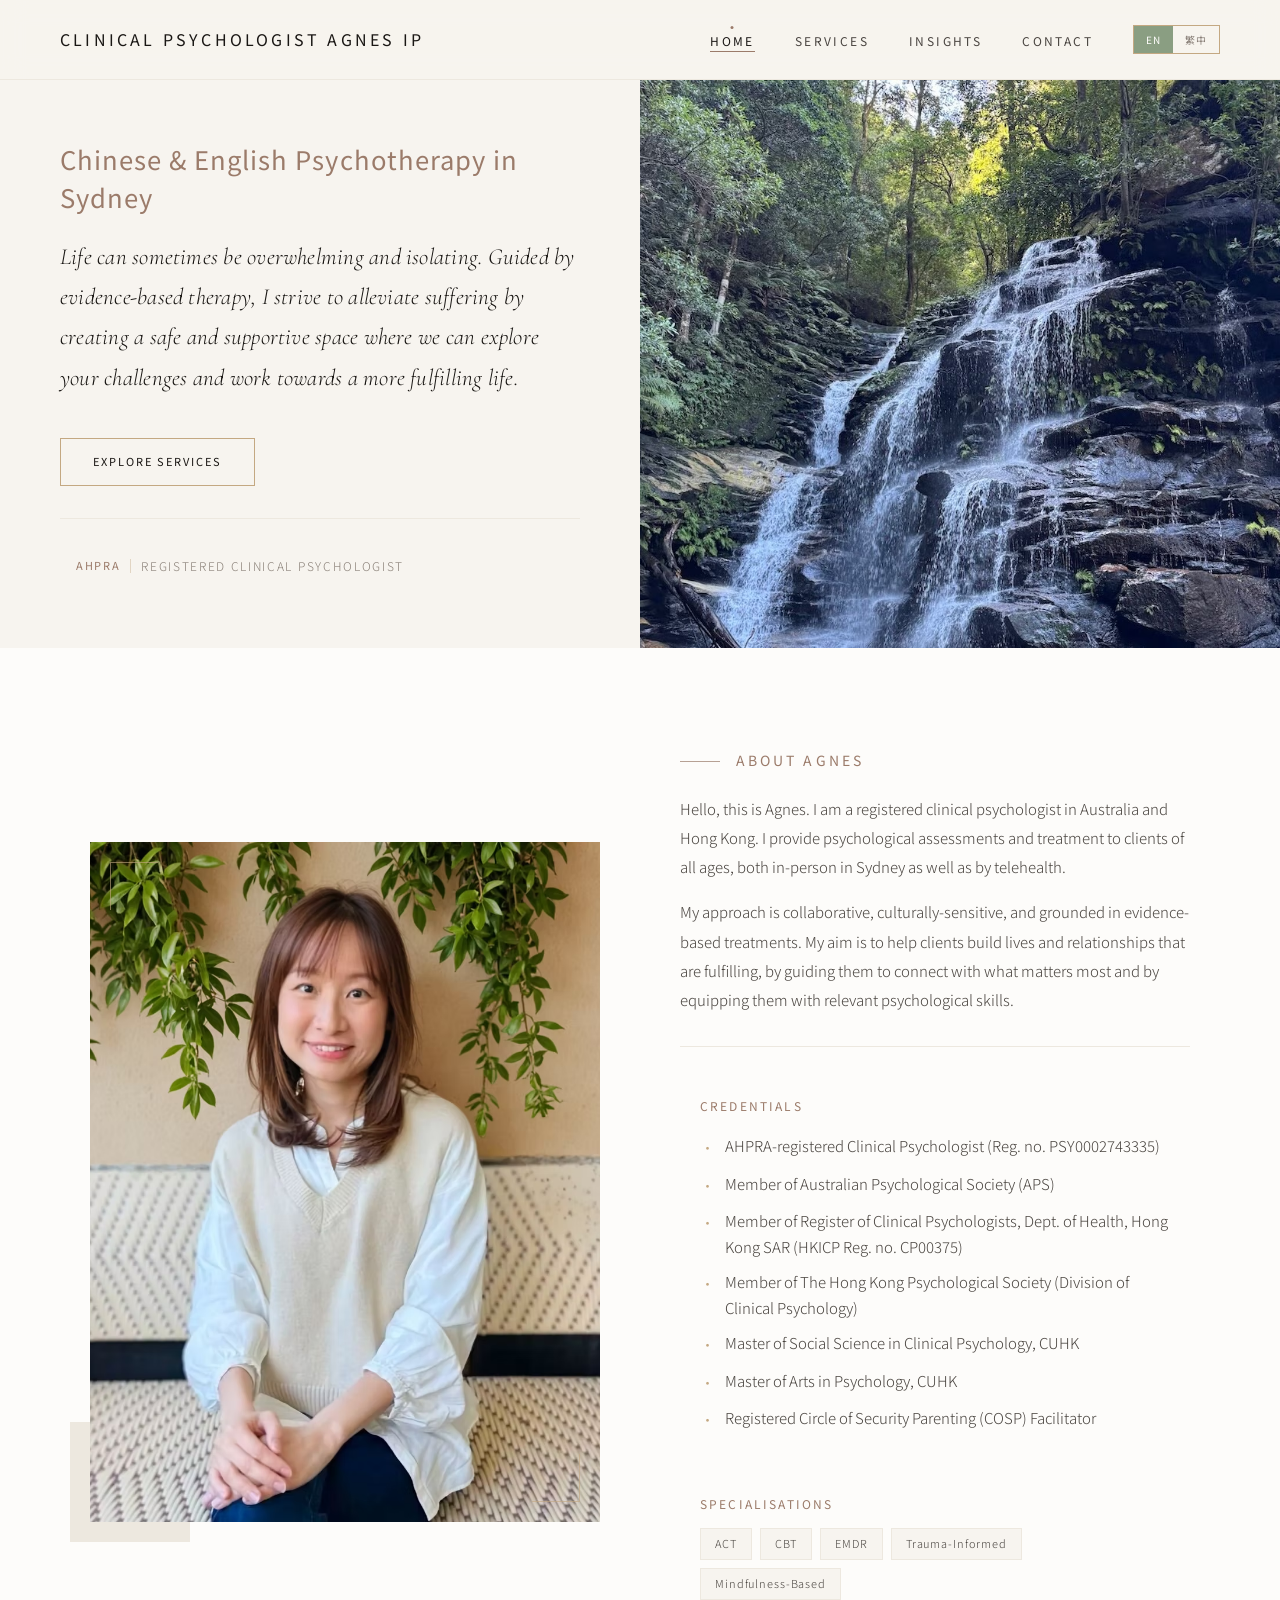
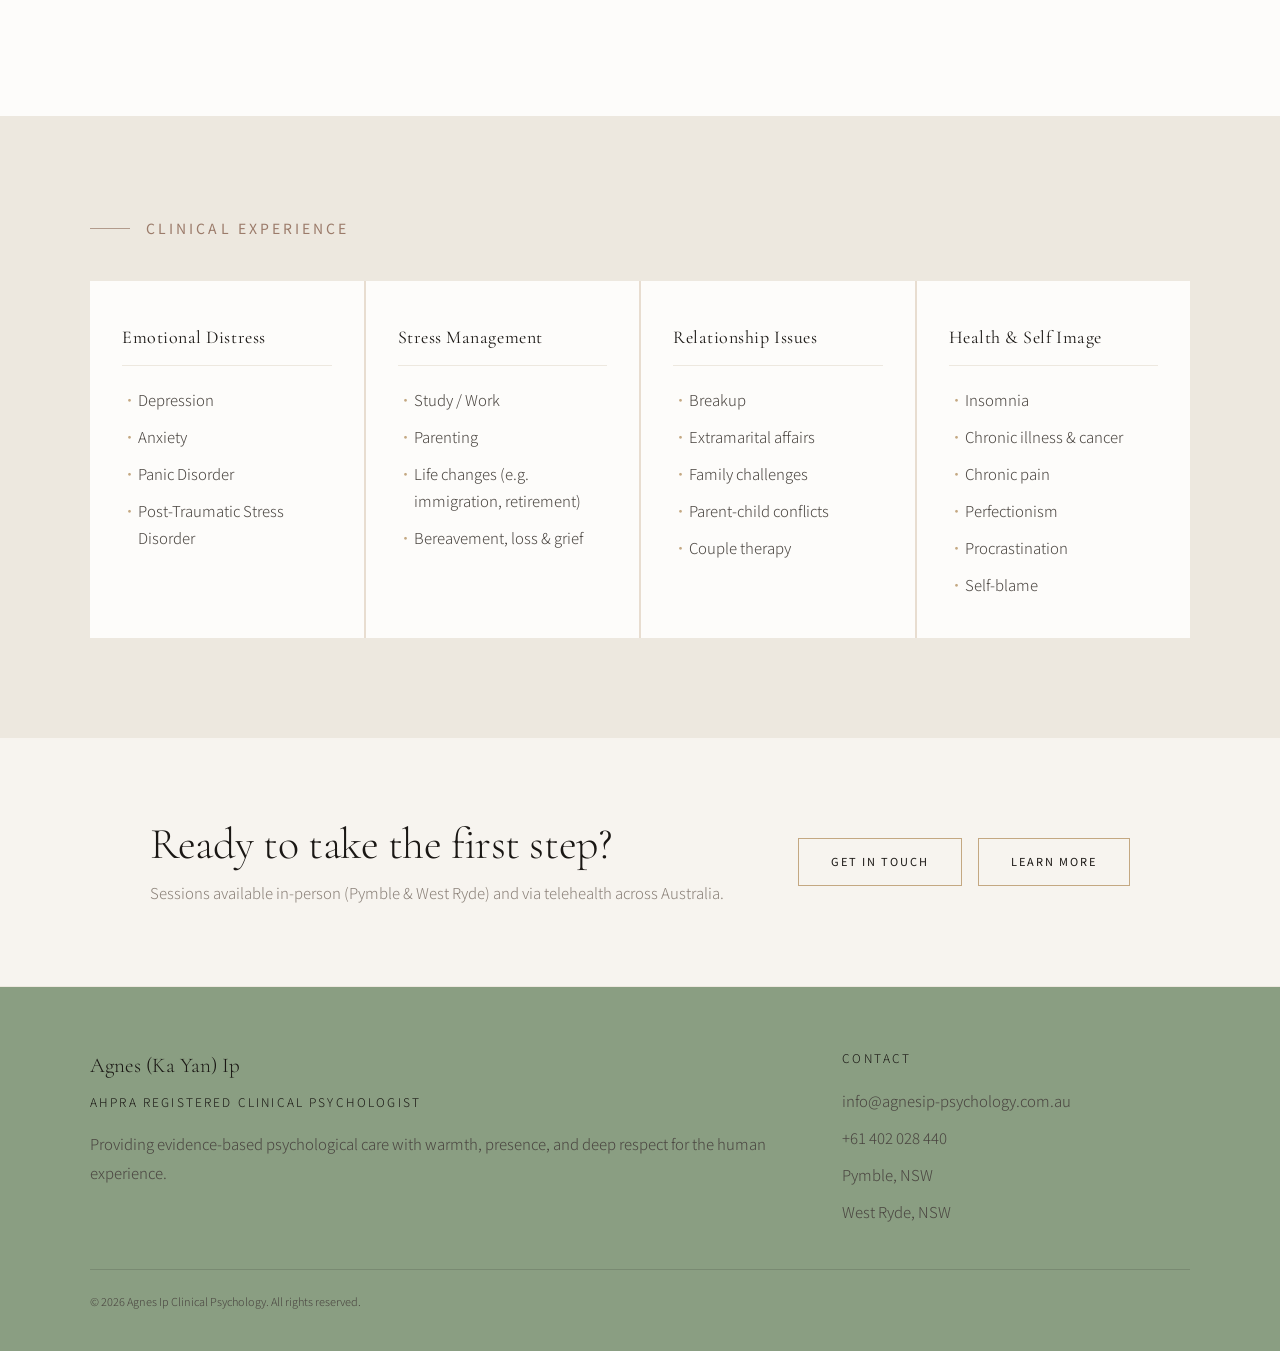
==== index.html @ dd9f62e8 "changed header font" ====
<!DOCTYPE html>
<html lang="en">
<head>
<meta charset="UTF-8">
<meta name="viewport" content="width=device-width, initial-scale=1.0">

<title>Agnes Ip Clinical Psychology | Chinese-Speaking Psychologist Sydney | Pymble & West Ryde</title>
<meta name="description" content="Agnes Ip is a registered clinical psychologist in Pymble and West Ryde, Sydney. Chinese-speaking psychologist (Cantonese & Mandarin) specialising in anxiety, depression, trauma, relationship difficulties, and couple therapy. Medicare rebates available. 中文心理諮詢服務。">
<meta name="keywords" content="clinical psychologist Sydney, psychologist Pymble, psychologist West Ryde, Chinese speaking psychologist Sydney, Cantonese psychologist Sydney, Mandarin psychologist Sydney, 心理學家 悉尼, 臨床心理學家, couple therapy Sydney, relationship counselling Sydney, anxiety therapy Sydney, depression psychologist Sydney, trauma psychologist NSW, telehealth psychologist Australia, AHPRA registered psychologist, Medicare psychologist Sydney">
<meta name="author" content="Agnes Ip Clinical Psychology">
<meta name="robots" content="index, follow">
<meta name="language" content="English, Traditional Chinese">
<link rel="canonical" href="https://www.agnesip-psychology.com.au/">
<meta name="geo.region" content="AU-NSW">
<meta name="geo.placename" content="Pymble, West Ryde, Sydney, New South Wales, Australia">
<meta name="geo.position" content="-33.7500;151.1439">
<meta name="ICBM" content="-33.7500, 151.1439">
<meta property="og:type" content="website">
<meta property="og:url" content="https://www.agnesip-psychology.com.au/">
<meta property="og:title" content="Agnes Ip Clinical Psychology | Chinese-Speaking Psychologist, Sydney">
<meta property="og:description" content="Registered clinical psychologist in Pymble & West Ryde, Sydney. Chinese-speaking (Cantonese & Mandarin). Anxiety, depression, trauma, couple therapy. Medicare rebates. 提供中文心理諮詢服務。">
<meta property="og:locale" content="en_AU">
<meta property="og:locale:alternate" content="zh_TW">
<meta property="og:site_name" content="Agnes Ip Clinical Psychology">
<meta name="twitter:card" content="summary">
<meta name="twitter:title" content="Agnes Ip Clinical Psychology | Sydney">
<meta name="twitter:description" content="Chinese-speaking clinical psychologist in Pymble & West Ryde, Sydney. Anxiety, depression, trauma, couple therapy. Telehealth across Australia.">

<script type="application/ld+json">
{
  "@context": "https://schema.org",
  "@type": "MedicalBusiness",
  "name": "Agnes Ip Clinical Psychology",
  "alternateName": "臨床心理學家葉家恩",
  "description": "Registered clinical psychologist offering evidence-based therapy in Pymble and West Ryde, Sydney. Chinese-speaking psychologist specialising in anxiety, depression, trauma, relationship difficulties, and couple therapy. Telehealth available across Australia.",
  "url": "https://www.agnesip-psychology.com.au",
  "telephone": "+61402028440",
  "email": "info@agnesip-psychology.com.au",
  "medicalSpecialty": "Clinical Psychology",
  "priceRange": "$$",
  "currenciesAccepted": "AUD",
  "paymentAccepted": "Medicare, Private Health Insurance, Credit Card",
  "availableLanguage": ["English", "Cantonese", "Mandarin"],
  "areaServed": [
    { "@type": "City", "name": "Sydney" },
    { "@type": "State", "name": "New South Wales" },
    { "@type": "Country", "name": "Australia" }
  ],
  "address": [
    { "@type": "PostalAddress", "addressLocality": "Pymble", "addressRegion": "NSW", "postalCode": "2073", "addressCountry": "AU" },
    { "@type": "PostalAddress", "addressLocality": "West Ryde", "addressRegion": "NSW", "postalCode": "2114", "addressCountry": "AU" }
  ],
  "founder": {
    "@type": "Person",
    "name": "Agnes Ip",
    "jobTitle": "Registered Clinical Psychologist",
    "hasCredential": [
      { "@type": "EducationalOccupationalCredential", "credentialCategory": "degree", "name": "Master of Psychology (Clinical)" },
      { "@type": "EducationalOccupationalCredential", "credentialCategory": "registration", "name": "AHPRA Registered Clinical Psychologist" },
      { "@type": "EducationalOccupationalCredential", "credentialCategory": "membership", "name": "Australian Psychological Society (APS) Member" }
    ],
    "knowsLanguage": ["English", "Cantonese", "Mandarin"]
  },
  "sameAs": ["https://www.agnesip-psychology.com.au"]
}
</script>

<script type="application/ld+json">
{
  "@context": "https://schema.org",
  "@type": "FAQPage",
  "mainEntity": [
    { "@type": "Question", "name": "Do you offer Chinese-language psychology sessions?", "acceptedAnswer": { "@type": "Answer", "text": "Yes. Agnes Ip offers psychological therapy in Cantonese and Mandarin, in addition to English. Sessions available in Pymble and West Ryde, Sydney, or via telehealth across Australia." } },
    { "@type": "Question", "name": "Do you offer couple therapy and relationship counselling?", "acceptedAnswer": { "@type": "Answer", "text": "Yes. Agnes Ip provides evidence-based couple therapy and relationship counselling at her Pymble and West Ryde practices in Sydney, as well as via telehealth." } },
    { "@type": "Question", "name": "Are Medicare rebates available?", "acceptedAnswer": { "@type": "Answer", "text": "Yes. Medicare rebates are available for clients who have a Mental Health Treatment Plan from their GP. Most private health insurance is also accepted." } },
    { "@type": "Question", "name": "Where are you located?", "acceptedAnswer": { "@type": "Answer", "text": "Agnes Ip Clinical Psychology has two locations in Sydney: Pymble NSW and West Ryde NSW. Telehealth sessions are available for clients across Australia." } }
  ]
}
</script>

<link rel="preconnect" href="https://fonts.googleapis.com">
<link rel="preconnect" href="https://fonts.gstatic.com" crossorigin>
<link href="https://fonts.googleapis.com/css2?family=Cormorant+Garamond:ital,wght@0,300;0,400;0,500;1,300;1,400&family=Noto+Sans+TC:wght@300;400&display=swap" rel="stylesheet">
<link rel="stylesheet" href="shared.css">
<style>
  /* ── GLOBAL FONT SCALE-UP ── */
  body { font-size: 17px; }
  p, li, .form-label, .form-input, .form-select, .form-textarea,
  .footer-brand-desc, .footer-links a, .blog-excerpt, .blog-card-excerpt,
  .service-body, .about-cred-val, .contact-info-value, .contact-form-sub { font-size: 15px !important; }
  .hero-sub { font-size: clamp(20px,1.8vw,24px) !important; }
  .nav-links a { font-size: 12px !important; }
  .eyebrow { font-size: 14px !important; }
  .hero-stat-label, .footer-brand-sub, .footer-col-title,
  .service-tag, .blog-cat, .blog-meta, .testimonial-attr,
  .about-cred-label, .form-label { font-size: 12px !important; }

  /* ── SECTION TITLE ENHANCEMENTS ── */
  .eyebrow {
    font-size: 14px;
    letter-spacing: 0.22em;
    font-weight: 400;
    color: var(--accent);
    opacity: 1;
  }
  .eyebrow::before {
    width: 40px;
    background: var(--accent);
    opacity: 0.7;
  }

  /* About section heading */
  .about-grid h2 {
    font-size: 50px !important;
    letter-spacing: -0.01em;
    background: linear-gradient(135deg, var(--ink) 60%, var(--accent));
    -webkit-background-clip: text;
    -webkit-text-fill-color: transparent;
    background-clip: text;
  }

  /* Hero h1 larger */
  .hero-h1 { font-size: clamp(52px, 5.5vw, 80px) !important; }

  /* CTA band heading */
  .cta-band-text h2 {
    font-size: 44px !important;
    letter-spacing: -0.01em;
    color: var(--ink);
  }

  /* ── SCROLL FADE-IN ── */
  .fade-in {
    opacity: 0;
    transform: translateY(24px);
    transition: opacity 0.7s ease, transform 0.7s ease;
  }
  .fade-in.visible {
    opacity: 1;
    transform: translateY(0);
  }
  .fade-in.delay-1 { transition-delay: 0.1s; }
  .fade-in.delay-2 { transition-delay: 0.2s; }
  .fade-in.delay-3 { transition-delay: 0.3s; }
  .fade-in.delay-4 { transition-delay: 0.4s; }

  /* ── CREDENTIALS ── */
  .about-credentials > div {
    padding: 16px 20px;
    cursor: default;
  }

  /* ── CLINICAL EXPERIENCE card hover ── */
  .exp-card {
    background: var(--white);
    padding: 40px 32px;
    transition: background 0.3s, transform 0.3s, box-shadow 0.3s;
    position: relative;
    overflow: hidden;
  }
  .exp-card::after {
    content: '';
    position: absolute;
    bottom: 0; left: 0;
    width: 0; height: 2px;
    background: var(--accent);
    transition: width 0.4s ease;
  }
  .exp-card:hover {
    background: var(--parchment);
    transform: translateY(-4px);
    box-shadow: 0 12px 32px rgba(61,43,31,0.08);
  }
  .exp-card:hover::after { width: 100%; }

  /* exp card title prominence */
  .exp-card-title {
    font-family: var(--serif);
    font-size: 18px !important;
    font-weight: 400;
    letter-spacing: 0.03em;
    color: var(--ink);
    margin-bottom: 20px;
    padding-bottom: 12px;
    border-bottom: 1px solid var(--parchment-warm);
  }

  /* exp list item hover */
  .exp-card li {
    font-size: 13px;
    color: var(--ink-soft);
    padding-left: 16px;
    position: relative;
    transition: color 0.2s;
    cursor: default;
  }
  .exp-card li:hover { color: var(--ink); }
  .exp-card li span {
    position: absolute;
    left: 0; top: 0;
    color: var(--clay);
    transition: color 0.2s;
  }
  .exp-card li:hover span { color: var(--accent); }

  /* ── HERO STAT ── */
  .hero-stats > div {
    padding: 12px 16px;
    cursor: default;
  }

  /* ── BTN hover enhancement ── */
  .btn-ghost {
    transition: background 0.25s, color 0.25s, border-color 0.25s;
  }
  .btn-ghost:hover {
    background: var(--accent) !important;
    color: var(--white) !important;
    border-color: var(--accent) !important;
  }

  /* ── NAV link active indicator dot ── */
  .nav-links a.active::before {
    content: '';
    position: absolute;
    top: -6px; left: 50%;
    transform: translateX(-50%);
    width: 3px; height: 3px;
    border-radius: 50%;
    background: var(--accent);
  }
</style>
</head>
<body>

<nav id="main-nav">
  <a class="nav-brand" href="/">
    <span class="nav-brand-name">Clinical Psychologist Agnes Ip</span>
  </a>
  <div class="nav-right">
    <ul class="nav-links">
      <li><a href="/" class="active" data-en="Home" data-tc="主頁">Home</a></li>
      <li><a href="/services/" data-en="Services" data-tc="服務">Services</a></li>
      <li><a href="/blog/" data-en="Insights" data-tc="文章">Insights</a></li>
      <li><a href="/contact/" data-en="Contact" data-tc="聯絡">Contact</a></li>
    </ul>
    <div class="lang-toggle">
      <button class="lang-btn active" id="btn-en" onclick="setLang('en')">EN</button>
      <button class="lang-btn" id="btn-tc" onclick="setLang('tc')">繁中</button>
    </div>
  </div>
  <button class="hamburger" id="hamburger" onclick="toggleMobileMenu()" aria-label="Menu">
    <span></span><span></span><span></span>
  </button>
</nav>

<div class="mobile-menu" id="mobile-menu">
  <a href="/" class="active" data-en="Home" data-tc="主頁">Home</a>
  <a href="/services/" data-en="Services" data-tc="服務">Services</a>
  <a href="/blog/" data-en="Insights" data-tc="文章">Insights</a>
  <a href="/contact/" data-en="Contact" data-tc="聯絡">Contact</a>
  <div class="mobile-lang">
    <button class="lang-btn active" id="mob-btn-en" onclick="setLang('en')">EN</button>
    <button class="lang-btn" id="mob-btn-tc" onclick="setLang('tc')">繁中</button>
  </div>
</div>

<section class="hero" style="min-height:auto;">
  <div class="hero-left" style="padding:60px 60px;">
    <h1 class="hero-label" style="font-family:var(--sans);font-size:clamp(18px,2vw,26px);line-height:1.5;margin-bottom:20px;font-weight:400;letter-spacing:0.04em;color:var(--accent);" data-en="Chinese &amp; English Psychotherapy in Sydney" data-tc="廣東話・普通話・英語　臨床心理服務・悉尼">Chinese &amp; English Psychotherapy in Sydney</h1>
    <p class="hero-sub" style="font-family:var(--serif);font-style:italic;font-weight:300;line-height:1.75;color:var(--ink);letter-spacing:0.01em;margin-bottom:40px;max-width:100%;" data-en="Life can sometimes be overwhelming and isolating. Guided by evidence-based therapy, I strive to alleviate suffering by creating a safe and supportive space where we can explore your challenges and work towards a more fulfilling life." data-tc="「我深信每個人都值得被聆聽、被看見 ……透過心理輔導安全的空間，我們不只一同疏理問題，在被聆聽、被明白的過程，也能加深我們對自己的認識和接納，更有能力去活出自己想過的人生。」">Life can sometimes be overwhelming and isolating. Guided by evidence-based therapy, I strive to alleviate suffering by creating a safe and supportive space where we can explore your challenges and work towards a more fulfilling life.</p>
    <div class="hero-btns">
      <a class="btn-ghost" href="/services/" data-en="Explore Services" data-tc="了解服務">Explore Services</a>
    </div>
    <div class="hero-stats" style="margin-top:32px;padding-top:24px;">
      <div style="display:flex;align-items:center;gap:10px;">
        <span style="font-size:11px;letter-spacing:0.15em;text-transform:uppercase;font-family:var(--sans);font-weight:400;color:var(--accent);">AHPRA</span>
        <span style="width:1px;height:14px;background:var(--clay);opacity:0.4;"></span>
        <span class="hero-stat-label" data-en="Registered Clinical Psychologist" data-tc="註冊臨床心理學家">Registered Clinical Psychologist</span>
      </div>
    </div>
  </div>
  <div class="hero-right hero-photo-panel">
    <img src="hero-photo.avif" alt="Agnes Ip Clinical Psychology"
        style="width:100%;height:100%;object-fit:cover;object-position:center top;position:absolute;top:0;left:0;">
  </div>
</section>

<div class="about-section fade-in">
  <div class="about-grid">

    <!-- Left col on desktop: photo -->
    <div class="about-photo about-photo-col">
      <div class="about-photo-frame">
        <div class="about-corner tl"></div>
        <div class="about-corner br"></div>
        <img src="Agnes_Portrait_web.avif" alt="Agnes Ip, Registered Clinical Psychologist Sydney" style="width:100%;height:100%;object-fit:cover;object-position:center top;">
      </div>
      <div class="about-photo-bg"></div>
    </div>

    <!-- Right col on desktop: bio + photo (mobile only) + credentials -->
    <div class="about-text-col">
      <div class="eyebrow" data-en="About Agnes" data-tc="關於 Agnes">About Agnes</div>
      <p style="font-size:14px;color:var(--ink-soft);line-height:1.95;margin-bottom:16px;" data-en="Hello, this is Agnes. I am a registered clinical psychologist in Australia and Hong Kong. I provide psychological assessments and treatment to clients of all ages, both in-person in Sydney as well as by telehealth." data-tc="您好! 我是在澳洲及香港註冊的臨床心理學家，受訓於香港中文大學臨床心理學碩士課程，接受多方面的心理治療訓練（包括成人心理、兒童及青少年心理、醫療心理、家庭及職員心理輔導）。">Hello, this is Agnes. I am a registered clinical psychologist in Australia and Hong Kong. I provide psychological assessments and treatment to clients of all ages, both in-person in Sydney as well as by telehealth.</p>
      <p style="font-size:14px;color:var(--ink-soft);line-height:1.95;margin-bottom:16px;" data-en="My approach is collaborative, culturally-sensitive, and grounded in evidence-based treatments. My aim is to help clients build lives and relationships that are fulfilling, by guiding them to connect with what matters most and by equipping them with relevant psychological skills." data-tc="畢業後投身家庭服務，曾任職東華三院的綜合家庭服務中心。其後移居悉尼，致力提供多語言的心理評估及治療。同時亦為澳洲和香港提供視像心理服務。">My approach is collaborative, culturally-sensitive, and grounded in evidence-based treatments. My aim is to help clients build lives and relationships that are fulfilling, by guiding them to connect with what matters most and by equipping them with relevant psychological skills.</p>

      <!-- Photo shown only on mobile, between bio and credentials -->
      <div class="about-photo-mobile">
        <div class="about-photo-frame" style="aspect-ratio:4/3;">
          <div class="about-corner tl"></div>
          <div class="about-corner br"></div>
          <img src="Agnes_Portrait_web.avif" alt="Agnes Ip, Registered Clinical Psychologist Sydney" style="width:100%;height:100%;object-fit:cover;object-position:center top;">
        </div>
      </div>

<!--      <p style="font-size:14px;color:var(--ink-soft);line-height:1.95;" data-en="Agnes completed her clinical training in Hong Kong and Australia, and holds registration with the Australian Health Practitioner Regulation Agency (AHPRA). She is a member of the Australian Psychological Society (APS)." data-tc="Agnes 分別在香港及澳洲完成臨床心理學培訓，並在澳洲健康執業者監管局（AHPRA）持有註冊資格，同時是澳洲心理學學會（APS）會員。">Agnes completed her clinical training in Hong Kong and Australia, and holds registration with the Australian Health Practitioner Regulation Agency (AHPRA). She is a member of the Australian Psychological Society (APS).</p> -->
      <div class="about-credentials" style="display:block;padding-top:32px;border-top:1px solid var(--parchment-warm);margin-top:32px;">

        <!-- Credentials list -->
        <div style="margin-bottom:28px;">
          <div class="about-cred-label" style="margin-bottom:16px;font-size:14px;letter-spacing:0.18em;color:var(--accent);font-weight:400;" data-en="Credentials" data-tc="資歷">Credentials</div>
          <ul style="list-style:none;display:flex;flex-direction:column;gap:10px;">
            <li style="display:flex;align-items:flex-start;gap:10px;font-size:13px;color:var(--ink-soft);line-height:1.7;">
              <span style="color:var(--clay);flex-shrink:0;margin-top:2px;">·</span>
              <span data-en="AHPRA-registered Clinical Psychologist (Reg. no. PSY0002743335)" data-tc="澳洲醫療從業人員註冊協會（AHPRA）註冊臨床心理學家（註冊編號：PSY0002743335）">AHPRA-registered Clinical Psychologist (Reg. no. PSY0002743335)</span>
            </li>
            <li style="display:flex;align-items:flex-start;gap:10px;font-size:13px;color:var(--ink-soft);line-height:1.7;">
              <span style="color:var(--clay);flex-shrink:0;margin-top:2px;">·</span>
              <span data-en="Member of Australian Psychological Society (APS)" data-tc="澳洲心理學會會員">Member of Australian Psychological Society (APS)</span>
            </li>
            <li style="display:flex;align-items:flex-start;gap:10px;font-size:13px;color:var(--ink-soft);line-height:1.7;">
              <span style="color:var(--clay);flex-shrink:0;margin-top:2px;">·</span>
              <span data-en="Member of Register of Clinical Psychologists, Dept. of Health, Hong Kong SAR (HKICP Reg. no. CP00375)" data-tc="香港衛生署認可臨床心理學家名冊會員（HKICP 註冊編號：CP00375）">Member of Register of Clinical Psychologists, Dept. of Health, Hong Kong SAR (HKICP Reg. no. CP00375)</span>
            </li>
            <li style="display:flex;align-items:flex-start;gap:10px;font-size:13px;color:var(--ink-soft);line-height:1.7;">
              <span style="color:var(--clay);flex-shrink:0;margin-top:2px;">·</span>
              <span data-en="Member of The Hong Kong Psychological Society (Division of Clinical Psychology)" data-tc="香港心理學會會員（臨床心理學部）">Member of The Hong Kong Psychological Society (Division of Clinical Psychology)</span>
            </li>
            <li style="display:flex;align-items:flex-start;gap:10px;font-size:13px;color:var(--ink-soft);line-height:1.7;">
              <span style="color:var(--clay);flex-shrink:0;margin-top:2px;">·</span>
              <span data-en="Master of Social Science in Clinical Psychology, CUHK" data-tc="香港中文大學臨床心理學碩士">Master of Social Science in Clinical Psychology, CUHK</span>
            </li>
            <li style="display:flex;align-items:flex-start;gap:10px;font-size:13px;color:var(--ink-soft);line-height:1.7;">
              <span style="color:var(--clay);flex-shrink:0;margin-top:2px;">·</span>
              <span data-en="Master of Arts in Psychology, CUHK" data-tc="香港中文大學心理學文學碩士">Master of Arts in Psychology, CUHK</span>
            </li>
            <li style="display:flex;align-items:flex-start;gap:10px;font-size:13px;color:var(--ink-soft);line-height:1.7;">
              <span style="color:var(--clay);flex-shrink:0;margin-top:2px;">·</span>
              <span data-en="Registered Circle of Security Parenting (COSP) Facilitator" data-tc="美國安全圈養育課程（Circle of Security）認證導師">Registered Circle of Security Parenting (COSP) Facilitator</span>
            </li>
          </ul>
        </div>

        <!-- Specialisations as pills -->
        <div>
          <div class="about-cred-label" style="margin-bottom:14px;font-size:14px;letter-spacing:0.18em;color:var(--accent);font-weight:400;" data-en="Specialisations" data-tc="專業範疇">Specialisations</div>
          <div style="display:flex;flex-wrap:wrap;gap:8px;">
            <span style="font-size:11px;letter-spacing:0.08em;color:var(--ink-soft);border:1px solid var(--parchment-warm);padding:5px 14px;background:var(--parchment);">ACT</span>
            <span style="font-size:11px;letter-spacing:0.08em;color:var(--ink-soft);border:1px solid var(--parchment-warm);padding:5px 14px;background:var(--parchment);">CBT</span>
            <span style="font-size:11px;letter-spacing:0.08em;color:var(--ink-soft);border:1px solid var(--parchment-warm);padding:5px 14px;background:var(--parchment);">EMDR</span>
            <span style="font-size:11px;letter-spacing:0.08em;color:var(--ink-soft);border:1px solid var(--parchment-warm);padding:5px 14px;background:var(--parchment);" data-en="Trauma-Informed" data-tc="創傷知情取向">Trauma-Informed</span>
            <span style="font-size:11px;letter-spacing:0.08em;color:var(--ink-soft);border:1px solid var(--parchment-warm);padding:5px 14px;background:var(--parchment);" data-en="Mindfulness-Based" data-tc="靜觀為本">Mindfulness-Based</span>
          </div>
        </div>

      </div>
    </div>

  </div>
</div>

<!-- ── CLINICAL EXPERIENCE ── -->
<div class="fade-in" style="background:var(--parchment-warm);padding:100px 60px;">
  <div style="max-width:1100px;margin:0 auto;">

    <div class="eyebrow" style="margin-bottom:40px;" data-en="Clinical Experience" data-tc="臨床經驗">Clinical Experience</div>

    <div style="display:grid;grid-template-columns:repeat(4,1fr);gap:2px;background:var(--clay-light);" id="exp-grid">

      <!-- Emotional Distress -->
      <div class="exp-card fade-in delay-1">
        <div class="exp-card-title" data-en="Emotional Distress" data-tc="情緒困擾">Emotional Distress</div>
        <ul style="list-style:none;display:flex;flex-direction:column;gap:10px;">
          <li data-en="Depression" data-tc="抑鬱症"><span>·</span>Depression</li>
          <li data-en="Anxiety" data-tc="焦慮症"><span>·</span>Anxiety</li>
          <li data-en="Panic Disorder" data-tc="驚恐症"><span>·</span>Panic Disorder</li>
          <li data-en="Post-Traumatic Stress Disorder" data-tc="創傷後壓力症"><span>·</span>Post-Traumatic Stress Disorder</li>
        </ul>
      </div>

      <!-- Stress Management -->
      <div class="exp-card fade-in delay-2">
        <div class="exp-card-title" data-en="Stress Management" data-tc="壓力管理">Stress Management</div>
        <ul style="list-style:none;display:flex;flex-direction:column;gap:10px;">
          <li data-en="Study / Work" data-tc="學業／工作壓力"><span>·</span>Study / Work</li>
          <li data-en="Parenting" data-tc="育兒壓力"><span>·</span>Parenting</li>
          <li data-en="Life changes (e.g. immigration, retirement)" data-tc="人生轉變（如移民、退休）"><span>·</span>Life changes (e.g. immigration, retirement)</li>
          <li data-en="Bereavement, loss &amp; grief" data-tc="喪親、失落與哀傷"><span>·</span>Bereavement, loss &amp; grief</li>
        </ul>
      </div>

      <!-- Relationship Issues -->
      <div class="exp-card fade-in delay-3">
        <div class="exp-card-title" data-en="Relationship Issues" data-tc="人際關係問題">Relationship Issues</div>
        <ul style="list-style:none;display:flex;flex-direction:column;gap:10px;">
          <li data-en="Breakup" data-tc="分手"><span>·</span>Breakup</li>
          <li data-en="Extramarital affairs" data-tc="外遇問題"><span>·</span>Extramarital affairs</li>
          <li data-en="Family challenges" data-tc="家庭挑戰"><span>·</span>Family challenges</li>
          <li data-en="Parent-child conflicts" data-tc="親子衝突"><span>·</span>Parent-child conflicts</li>
          <li data-en="Couple therapy" data-tc="伴侶治療"><span>·</span>Couple therapy</li>
        </ul>
      </div>

      <!-- Health & Self Image -->
      <div class="exp-card fade-in delay-4">
        <div class="exp-card-title" data-en="Health &amp; Self Image" data-tc="健康與自我形象">Health &amp; Self Image</div>
        <ul style="list-style:none;display:flex;flex-direction:column;gap:10px;">
          <li data-en="Insomnia" data-tc="失眠"><span>·</span>Insomnia</li>
          <li data-en="Chronic illness &amp; cancer" data-tc="慢性病與癌症"><span>·</span>Chronic illness &amp; cancer</li>
          <li data-en="Chronic pain" data-tc="慢性疼痛"><span>·</span>Chronic pain</li>
          <li data-en="Perfectionism" data-tc="完美主義"><span>·</span>Perfectionism</li>
          <li data-en="Procrastination" data-tc="拖延"><span>·</span>Procrastination</li>
          <li data-en="Self-blame" data-tc="自責"><span>·</span>Self-blame</li>
        </ul>
      </div>

    </div><!-- end exp-grid -->

  </div>
</div>

<style>
  @media (max-width: 900px) {
    #exp-grid { grid-template-columns: repeat(2, 1fr) !important; }
  }
  @media (max-width: 480px) {
    #exp-grid { grid-template-columns: 1fr !important; }
  }
</style>

<div class="cta-band-wrap fade-in">
  <div class="cta-band">
    <div class="cta-band-text">
      <h2 data-en="Ready to take the first step?" data-tc="準備好踏出第一步了嗎？">Ready to take the first step?</h2>
      <p data-en="Sessions available in-person (Pymble &amp; West Ryde) and via telehealth across Australia." data-tc="提供面對面（Pymble 及 West Ryde）及全澳遠程視像服務。">Sessions available in-person (Pymble &amp; West Ryde) and via telehealth across Australia.</p>
    </div>
    <div style="display:flex;gap:16px;flex-shrink:0;">
      <a class="btn-ghost" href="/contact/" data-en="Get in Touch" data-tc="立即聯絡">Get in Touch</a>
      <a class="btn-ghost" href="/services/" data-en="Learn More" data-tc="了解更多">Learn More</a>
    </div>
  </div>
</div>

<footer>
  <div class="footer-inner" style="grid-template-columns:2fr 1fr;">
    <div>
      <div class="footer-brand-name">Agnes (Ka Yan) Ip</div>
      <div class="footer-brand-sub" data-en="AHPRA Registered Clinical Psychologist" data-tc="AHPRA 註冊臨床心理學家">AHPRA Registered Clinical Psychologist</div>
      <p class="footer-brand-desc" data-en="Providing evidence-based psychological care with warmth, presence, and deep respect for the human experience." data-tc="以溫暖、當下與深度尊重，提供實證為本的心理服務。">Providing evidence-based psychological care with warmth, presence, and deep respect for the human experience.</p>
    </div>
    <div>
      <div class="footer-col-title" data-en="Contact" data-tc="聯絡">Contact</div>
      <ul class="footer-links">
        <li><a href="mailto:info@agnesip-psychology.com.au">info@agnesip-psychology.com.au</a></li>
        <li><a href="tel:+61402028440">+61 402 028 440</a></li>
        <li><a data-en="Pymble, NSW" data-tc="新南威爾士州 Pymble">Pymble, NSW</a></li>
        <li><a data-en="West Ryde, NSW" data-tc="新南威爾士州 West Ryde">West Ryde, NSW</a></li>
      </ul>
    </div>
  </div>
  <div class="footer-bottom">
    <span data-en="© 2026 Agnes Ip Clinical Psychology. All rights reserved." data-tc="© 2026 Agnes Ip 臨床心理學。版權所有。">© 2026 Agnes Ip Clinical Psychology. All rights reserved.</span>
  </div>
</footer>

<script src="shared.js"></script>
<script>
  // Scroll-triggered fade-in
  (function() {
    var els = document.querySelectorAll('.fade-in');
    if (!('IntersectionObserver' in window)) {
      els.forEach(function(el) { el.classList.add('visible'); });
      return;
    }
    var observer = new IntersectionObserver(function(entries) {
      entries.forEach(function(entry) {
        if (entry.isIntersecting) {
          entry.target.classList.add('visible');
          observer.unobserve(entry.target);
        }
      });
    }, { threshold: 0.08 });
    els.forEach(function(el) { observer.observe(el); });
  })();
</script>
</body>
</html>
---- shared.css ----
*, *::before, *::after { box-sizing: border-box; margin: 0; padding: 0; }
:root {
  --ink: #1a1714; --ink-soft: #4a4540; --ink-muted: #8a8078;
  --parchment: #f7f4ef; --parchment-warm: #ede8df;
  --clay: #c4a882; --clay-light: #e8ddd0;
  --moss: #7a8c6e; --white: #fdfcfa; --accent: #9b7b6a;
  --ink-warm: #8a9e82;
  --serif: 'Cormorant Garamond', Georgia, serif;
  --sans: 'Noto Sans TC', sans-serif;
  --nav-h: 80px;
}
html { scroll-behavior: smooth; }
body { font-family: var(--sans); background: var(--parchment); color: var(--ink); font-weight: 300; font-size: 17px; line-height: 1.8; overflow-x: hidden; }
nav { position: fixed; top: 0; left: 0; right: 0; height: var(--nav-h); background: rgba(247,244,239,0.94); backdrop-filter: blur(12px); -webkit-backdrop-filter: blur(12px); border-bottom: 1px solid var(--parchment-warm); z-index: 100; display: flex; align-items: center; justify-content: space-between; padding: 0 60px; transition: box-shadow 0.3s; }
nav.scrolled { box-shadow: 0 1px 20px rgba(26,23,20,0.06); }
.nav-brand { display: flex; flex-direction: column; gap: 1px; text-decoration: none; }
.nav-brand-sub { font-size: 10px; letter-spacing: 0.18em; color: var(--ink-muted); font-weight: 300; }
.nav-brand-name { font-family: var(--sans); font-size: 16px; font-weight: 400; letter-spacing: 0.2em; text-transform: uppercase; color: var(--ink); }
.nav-right { display: flex; align-items: center; gap: 40px; }
.nav-links { display: flex; gap: 40px; list-style: none; align-items: center; }
.nav-links a { text-decoration: none; font-size: 12px; letter-spacing: 0.2em; text-transform: uppercase; color: var(--ink-soft); font-weight: 400; position: relative; padding-bottom: 3px; transition: color 0.2s; }
.nav-links a::after { content: ''; position: absolute; bottom: 0; left: 0; width: 0; height: 1px; background: var(--accent); transition: width 0.3s ease; }
.nav-links a:hover { color: var(--ink); }
.nav-links a:hover::after, .nav-links a.active::after { width: 100%; }
.nav-links a.active { color: var(--ink); }
.lang-toggle { display: flex; border: 1px solid var(--clay); overflow: hidden; }
.lang-btn { font-size: 10px; letter-spacing: 0.1em; font-family: var(--sans); font-weight: 400; padding: 6px 12px; border: none; background: transparent; color: var(--ink-muted); cursor: pointer; transition: background 0.2s, color 0.2s; }
.lang-btn.active { background: var(--ink-warm); color: var(--white); }
.lang-btn:not(.active):hover { background: var(--clay-light); }
.section { padding: 100px 60px; }
.container { max-width: 1100px; margin: 0 auto; }
.eyebrow { font-size: 14px; letter-spacing: 0.22em; text-transform: uppercase; color: var(--ink-soft); margin-bottom: 20px; display: flex; align-items: center; gap: 16px; font-weight: 400; }
.eyebrow::before { content: ''; display: inline-block; width: 32px; height: 1px; background: var(--ink-soft); flex-shrink: 0; }
h1, h2, h3, h4 { font-family: var(--serif); font-weight: 300; line-height: 1.2; }
.divider { width: 1px; height: 60px; background: var(--clay); margin: 0 auto; opacity: 0.6; }
.btn-ghost { display: inline-block; font-size: 11px; letter-spacing: 0.18em; text-transform: uppercase; color: var(--ink); background: transparent; border: 1px solid var(--clay); padding: 13px 32px; cursor: pointer; font-family: var(--sans); font-weight: 400; text-decoration: none; transition: background 0.2s, border-color 0.2s; }
.btn-ghost:hover { background: var(--clay-light); border-color: var(--accent); }
.hero { min-height: 100vh; display: grid; grid-template-columns: 1fr 1fr; padding-top: var(--nav-h); overflow: hidden; }
.hero-left { display: flex; flex-direction: column; justify-content: center; padding: 80px 60px; }
.hero-right { position: relative; background: var(--clay-light); overflow: hidden; }
.hero-art { width: 100%; height: 100%; position: absolute; top: 0; left: 0; }
.hero-h1 { font-size: clamp(40px, 4.5vw, 68px); line-height: 1.1; margin-bottom: 28px; color: var(--ink); }
.hero-h1 em { font-style: italic; color: var(--accent); display: block; }
.hero-sub { font-family: var(--serif); font-size: clamp(20px, 1.8vw, 24px); font-style: italic; font-weight: 300; line-height: 1.75; color: var(--ink); letter-spacing: 0.01em; margin-bottom: 40px; max-width: 100%; }
.hero-btns { display: flex; gap: 16px; flex-wrap: wrap; }
.hero-stats { display: flex; gap: 48px; margin-top: 56px; padding-top: 36px; border-top: 1px solid var(--parchment-warm); }
.hero-stat-num { font-family: var(--serif); font-size: 34px; font-weight: 300; color: var(--ink); display: block; line-height: 1; margin-bottom: 4px; }
.hero-stat-label { font-size: 12px; letter-spacing: 0.14em; text-transform: uppercase; color: var(--ink-muted); }
.about-section { padding: 100px 60px; background: var(--white); }
.about-grid { max-width: 1100px; margin: 0 auto; display: grid; grid-template-columns: 1fr 1fr; gap: 80px; align-items: center; }
.about-photo { position: relative; }
.about-photo-frame { aspect-ratio: 3/4; background: var(--clay-light); position: relative; overflow: hidden; display: flex; align-items: center; justify-content: center; flex-direction: column; gap: 16px; }
.about-corner { position: absolute; width: 48px; height: 48px; }
.about-corner.tl { top: 20px; left: 20px; border-top: 1px solid var(--clay); border-left: 1px solid var(--clay); opacity: 0.6; }
.about-corner.br { bottom: 20px; right: 20px; border-bottom: 1px solid var(--clay); border-right: 1px solid var(--clay); opacity: 0.6; }
.about-photo-bg { position: absolute; bottom: -20px; left: -20px; width: 120px; height: 120px; background: var(--parchment-warm); z-index: -1; }
.about-photo-mobile { display: none; } /* hidden on desktop - shown via mobile CSS */
.about-photo-col { display: block; }   /* desktop photo column visible */
.about-cred-label { font-size: 12px; letter-spacing: 0.15em; text-transform: uppercase; color: var(--ink-muted); margin-bottom: 6px; }
.about-cred-val { font-size: 15px; color: var(--ink-soft); line-height: 1.8; }
.cta-band-wrap { border-bottom: 1px solid var(--parchment-warm); }
.cta-band { padding: 80px 60px; display: flex; align-items: center; justify-content: space-between; max-width: 1100px; margin: 0 auto; gap: 40px; }
.cta-band-text h2 { font-size: 34px; margin-bottom: 8px; }
.cta-band-text p { font-size: 14px; color: var(--ink-muted); }
.services-hero { padding-top: var(--nav-h); background: var(--ink-warm); color: var(--ink); padding-bottom: 40px; padding-left: 60px; padding-right: 60px; }
.services-hero-inner { max-width: 1100px; margin: 0 auto; padding-top: 48px; }
.services-hero h1 { font-size: 60px; color: var(--ink); margin-bottom: 20px; line-height: 1.1; }
.services-hero h1 em { font-style: italic; color: var(--accent); }
.services-hero p { font-size: 15px; color: var(--ink-soft); max-width: 560px; line-height: 1.95; }
.services-grid { display: grid; grid-template-columns: repeat(2, 1fr); gap: 2px; background: var(--clay-light); }
.service-card { background: var(--white); padding: 52px 44px; transition: background 0.25s; }
.service-card:hover { background: var(--parchment); }
.service-tag { font-size: 12px; letter-spacing: 0.2em; text-transform: uppercase; color: var(--accent); margin-bottom: 20px; }
.service-title { font-family: var(--serif); font-size: 30px; color: var(--ink); margin-bottom: 16px; font-weight: 300; line-height: 1.2; }
.service-body { font-size: 15px; color: var(--ink-soft); line-height: 1.95; margin-bottom: 28px; }
.service-details { display: flex; flex-wrap: wrap; gap: 8px; margin-bottom: 28px; }
.service-pill { font-size: 11px; letter-spacing: 0.1em; text-transform: uppercase; color: var(--ink-soft); border: 1px solid var(--parchment-warm); padding: 5px 12px; background: var(--parchment); }
.service-link { font-size: 11px; letter-spacing: 0.18em; text-transform: uppercase; color: var(--accent); text-decoration: none; display: inline-flex; align-items: center; gap: 8px; transition: gap 0.2s; }
.service-link:hover { gap: 14px; }
.service-link::after { content: '→'; }
.blog-hero { padding-top: calc(var(--nav-h) + 80px); padding-bottom: 60px; padding-left: 60px; padding-right: 60px; border-bottom: 1px solid var(--parchment-warm); }
.blog-hero-inner { max-width: 1100px; margin: 0 auto; display: flex; justify-content: space-between; align-items: flex-end; }
.blog-hero h1 { font-size: 52px; line-height: 1.1; }
.blog-hero h1 em { font-style: italic; color: var(--accent); }
.blog-hero-sub { max-width: 360px; font-size: 13px; color: var(--ink-muted); line-height: 1.8; text-align: right; }
.blog-featured { padding: 80px 60px 60px; max-width: 1100px; margin: 0 auto; }
.blog-featured-card { display: grid; grid-template-columns: 1fr 1fr; background: var(--white); border: 1px solid var(--parchment-warm); overflow: hidden; }
.blog-featured-img { background: var(--clay-light); min-height: 380px; overflow: hidden; position: relative; }
.blog-featured-content { padding: 56px 44px; display: flex; flex-direction: column; justify-content: center; }
.blog-cat { font-size: 10px; letter-spacing: 0.2em; text-transform: uppercase; color: var(--accent); margin-bottom: 16px; }
.blog-title { font-family: var(--serif); font-size: 30px; color: var(--ink); margin-bottom: 16px; font-weight: 300; line-height: 1.25; }
.blog-excerpt { font-size: 13px; color: var(--ink-soft); line-height: 1.95; margin-bottom: 28px; }
.blog-meta { font-size: 11px; color: var(--ink-muted); letter-spacing: 0.1em; }
.blog-grid-section { padding: 0 60px 80px; }
.blog-grid { max-width: 1100px; margin: 0 auto; display: grid; grid-template-columns: repeat(3, 1fr); gap: 2px; background: var(--parchment-warm); }
.blog-card { background: var(--white); transition: background 0.25s; }
.blog-card:hover { background: var(--parchment); }
.blog-card-img { height: 200px; overflow: hidden; position: relative; }
.blog-card-content { padding: 28px 28px 32px; }
.blog-card-title { font-family: var(--serif); font-size: 21px; color: var(--ink); margin-bottom: 10px; font-weight: 300; line-height: 1.3; }
.blog-card-excerpt { font-size: 12px; color: var(--ink-muted); line-height: 1.8; margin-bottom: 20px; }
.contact-layout { min-height: 100vh; padding-top: var(--nav-h); display: grid; grid-template-columns: 1fr 1fr; }
.contact-left { background: var(--ink-warm); padding: 80px 60px; display: flex; flex-direction: column; justify-content: center; }
.contact-left h1 { font-size: 50px; color: var(--ink); margin-bottom: 24px; line-height: 1.1; }
.contact-left h1 em { font-style: italic; color: var(--accent); }
.contact-left > p { font-size: 14px; color: var(--ink-soft); line-height: 1.95; max-width: 400px; margin-bottom: 48px; }
.contact-info-items { display: flex; flex-direction: column; gap: 24px; }
.contact-info-item { display: flex; align-items: flex-start; gap: 20px; }
.contact-info-icon { width: 36px; height: 36px; border: 1px solid rgba(26,23,20,0.2); display: flex; align-items: center; justify-content: center; flex-shrink: 0; color: var(--accent); font-size: 14px; }
.contact-info-label { font-size: 10px; letter-spacing: 0.2em; text-transform: uppercase; color: var(--ink); margin-bottom: 4px; }
.contact-info-value { font-size: 14px; color: var(--ink); line-height: 1.65; }
.contact-right { background: var(--parchment); padding: 80px 60px; display: flex; flex-direction: column; justify-content: center; }
.contact-form-title { font-family: var(--serif); font-size: 30px; color: var(--ink); margin-bottom: 8px; }
.contact-form-sub { font-size: 13px; color: var(--ink-muted); margin-bottom: 36px; line-height: 1.7; }
.form-group { margin-bottom: 22px; }
.form-label { display: block; font-size: 10px; letter-spacing: 0.18em; text-transform: uppercase; color: var(--ink-muted); margin-bottom: 8px; }
.form-input, .form-select, .form-textarea { width: 100%; background: var(--white); border: 1px solid var(--parchment-warm); border-radius: 0; padding: 13px 16px; font-family: var(--sans); font-size: 14px; font-weight: 300; color: var(--ink); outline: none; transition: border-color 0.2s; appearance: none; }
.form-input:focus, .form-select:focus, .form-textarea:focus { border-color: var(--clay); }
.form-textarea { resize: vertical; min-height: 110px; line-height: 1.7; }
.form-row { display: grid; grid-template-columns: 1fr 1fr; gap: 16px; }
.form-submit { width: 100%; background: var(--ink-warm); color: var(--white); border: none; padding: 15px; font-family: var(--sans); font-size: 11px; letter-spacing: 0.2em; text-transform: uppercase; cursor: pointer; font-weight: 400; transition: background 0.2s; margin-top: 8px; }
.form-submit:hover { background: var(--accent); }
.form-success { display: none; text-align: center; padding: 48px 32px; background: var(--white); border: 1px solid var(--parchment-warm); margin-top: 16px; }
.form-success.show { display: block; }
.form-success-icon { font-size: 28px; margin-bottom: 16px; color: var(--moss); }
.form-success h3 { font-family: var(--serif); font-size: 24px; margin-bottom: 8px; }
.form-success p { font-size: 13px; color: var(--ink-muted); line-height: 1.7; }
footer { background: var(--ink-warm); color: var(--ink); padding: 60px 60px 40px; }
.footer-inner { max-width: 1100px; margin: 0 auto; display: grid; grid-template-columns: 2fr 1fr 1fr 1fr; gap: 56px; padding-bottom: 44px; border-bottom: 1px solid rgba(26,23,20,0.15); }
.footer-brand-name { font-family: var(--serif); font-size: 21px; font-weight: 300; color: var(--ink); margin-bottom: 6px; }
.footer-brand-sub { font-size: 11px; letter-spacing: 0.18em; text-transform: uppercase; color: var(--ink); margin-bottom: 18px; }
.footer-brand-desc { font-size: 14px; color: var(--ink-soft); line-height: 1.9; }
.footer-col-title { font-size: 11px; letter-spacing: 0.2em; text-transform: uppercase; color: var(--ink); margin-bottom: 18px; }
.footer-links { list-style: none; display: flex; flex-direction: column; gap: 10px; }
.footer-links a { font-size: 14px; color: var(--ink-soft); text-decoration: none; transition: color 0.2s; }
.footer-links a:hover { color: var(--ink); }
.footer-bottom { max-width: 1100px; margin: 22px auto 0; display: flex; justify-content: space-between; align-items: center; font-size: 11px; color: var(--ink-soft); }
.hamburger { display: none; flex-direction: column; justify-content: center; gap: 5px; width: 36px; height: 36px; background: none; border: none; cursor: pointer; padding: 4px; flex-shrink: 0; }
.hamburger span { display: block; width: 22px; height: 1.5px; background: var(--ink); transition: transform 0.3s, opacity 0.3s; transform-origin: center; }
.hamburger.open span:nth-child(1) { transform: translateY(6.5px) rotate(45deg); }
.hamburger.open span:nth-child(2) { opacity: 0; }
.hamburger.open span:nth-child(3) { transform: translateY(-6.5px) rotate(-45deg); }
.mobile-menu { display: none; position: fixed; top: var(--nav-h); left: 0; right: 0; background: rgba(247,244,239,0.98); backdrop-filter: blur(16px); -webkit-backdrop-filter: blur(16px); border-bottom: 1px solid var(--parchment-warm); z-index: 99; padding: 32px 24px 40px; flex-direction: column; gap: 0; animation: slideDown 0.25s ease; }
.mobile-menu.open { display: flex; }
@keyframes slideDown { from { opacity: 0; transform: translateY(-8px); } to { opacity: 1; transform: translateY(0); } }
.mobile-menu a { display: block; font-size: 13px; letter-spacing: 0.2em; text-transform: uppercase; color: var(--ink-soft); text-decoration: none; padding: 16px 0; border-bottom: 1px solid var(--parchment-warm); transition: color 0.2s; font-weight: 400; }
.mobile-menu a:last-of-type { border-bottom: none; }
.mobile-menu a.active, .mobile-menu a:hover { color: var(--ink); }
.mobile-lang { display: flex; margin-top: 24px; border: 1px solid var(--clay); overflow: hidden; align-self: flex-start; }
.mobile-lang .lang-btn { padding: 8px 20px; font-size: 11px; }
@media (max-width: 900px) {
  nav { padding: 0 24px; }
  .nav-right { display: none; }
  .hamburger { display: flex; }
  .hero { grid-template-columns: 1fr; min-height: auto; }
  /* Hero photo panel height on mobile */
  .hero-photo-panel { height: 320px; min-height: unset !important; }

  /* Hero left tighter padding */
  .hero-left { padding: 40px 24px 32px !important; }
  .hero-h1 { font-size: clamp(36px, 8vw, 52px); }
  .hero-sub { font-size: clamp(17px, 4vw, 20px) !important; }
  .hero-stats { gap: 28px; flex-wrap: wrap; margin-top: 24px !important; padding-top: 20px !important; }

  /* About section - stack text first, photo second on mobile */
  .about-grid { grid-template-columns: 1fr; gap: 32px; }
  .about-photo-col { display: none; }        /* hide desktop photo col */
  .about-photo-mobile { display: block; margin: 24px 0; } /* show inline photo */
  .about-photo-frame { aspect-ratio: 4/3 !important; }

  .section { padding: 56px 24px; }
  .about-section { padding: 56px 24px; }
  .cta-band { flex-direction: column; text-align: center; padding: 48px 24px; gap: 24px; }
  .cta-band-text h2 { font-size: 28px; }
  .services-hero { padding: var(--nav-h) 24px 48px; }
  .services-hero h1 { font-size: clamp(36px, 8vw, 52px); }
  .service-card { padding: 36px 24px; }
  .services-grid { grid-template-columns: 1fr; }
  .blog-hero { padding: calc(var(--nav-h) + 40px) 24px 36px; }
  .blog-hero-inner { flex-direction: column; gap: 16px; }
  .blog-hero h1 { font-size: clamp(34px, 8vw, 48px); }
  .blog-hero-sub { text-align: left; max-width: 100%; }
  .blog-featured { padding: 40px 24px 28px; }
  .blog-featured-card { grid-template-columns: 1fr; }
  .blog-featured-img { min-height: 220px; }
  .blog-featured-content { padding: 32px 24px; }
  .blog-grid-section { padding: 0 24px 48px; }
  .blog-grid { grid-template-columns: 1fr; }
  .contact-layout { grid-template-columns: 1fr; }
  .contact-left { padding: 48px 24px; }
  .contact-right { padding: 40px 24px 48px; }
  .contact-left h1 { font-size: 36px; }
  .contact-left > p { max-width: 100%; margin-bottom: 32px; }
  footer { padding: 44px 24px 28px; }
  .footer-inner { grid-template-columns: 1fr !important; gap: 28px 20px; padding-bottom: 32px; }
  .footer-bottom { flex-direction: column; gap: 8px; text-align: center; }
}
@media (max-width: 480px) {
  :root { --nav-h: 64px; }
  nav { padding: 0 20px; }
  .nav-brand-sub { display: none; }
  .hero-left { padding: 32px 20px 28px !important; }
  .hero-photo-panel { height: 260px; }
  .hero-h1 { font-size: clamp(32px, 9vw, 44px); }
  .hero-sub { font-size: 17px !important; }
  .hero-stats { gap: 16px; margin-top: 20px !important; }
  .hero-stat-num { font-size: 26px; }
  .about-photo-frame { aspect-ratio: 3/2 !important; }
  .section { padding: 44px 20px; }
  .about-section { padding: 44px 20px; }
  .service-card { padding: 28px 20px; }
  .services-hero { padding: calc(var(--nav-h) + 28px) 20px 40px; }
  .services-hero h1 { font-size: clamp(30px, 9vw, 40px); }
  .services-hero-inner { padding-top: 0; }
  .blog-hero { padding: calc(var(--nav-h) + 32px) 20px 28px; }
  .blog-featured { padding: 32px 20px 20px; }
  .blog-featured-content { padding: 24px 20px; }
  .blog-title { font-size: 24px; }
  .blog-grid-section { padding: 0 20px 40px; }
  .blog-card-content { padding: 20px 20px 24px; }
  .blog-card-title { font-size: 18px; }
  .cta-band { padding: 40px 20px; }
  .contact-left { padding: 40px 20px; }
  .contact-right { padding: 32px 20px 40px; }
  .contact-left h1 { font-size: 30px; }
  .form-row { grid-template-columns: 1fr; gap: 0; }
  footer { padding: 36px 20px 24px; }
  .footer-inner { grid-template-columns: 1fr; gap: 24px; }
  .footer-bottom { font-size: 10px; }
  .mobile-menu { padding: 24px 20px 32px; }
}
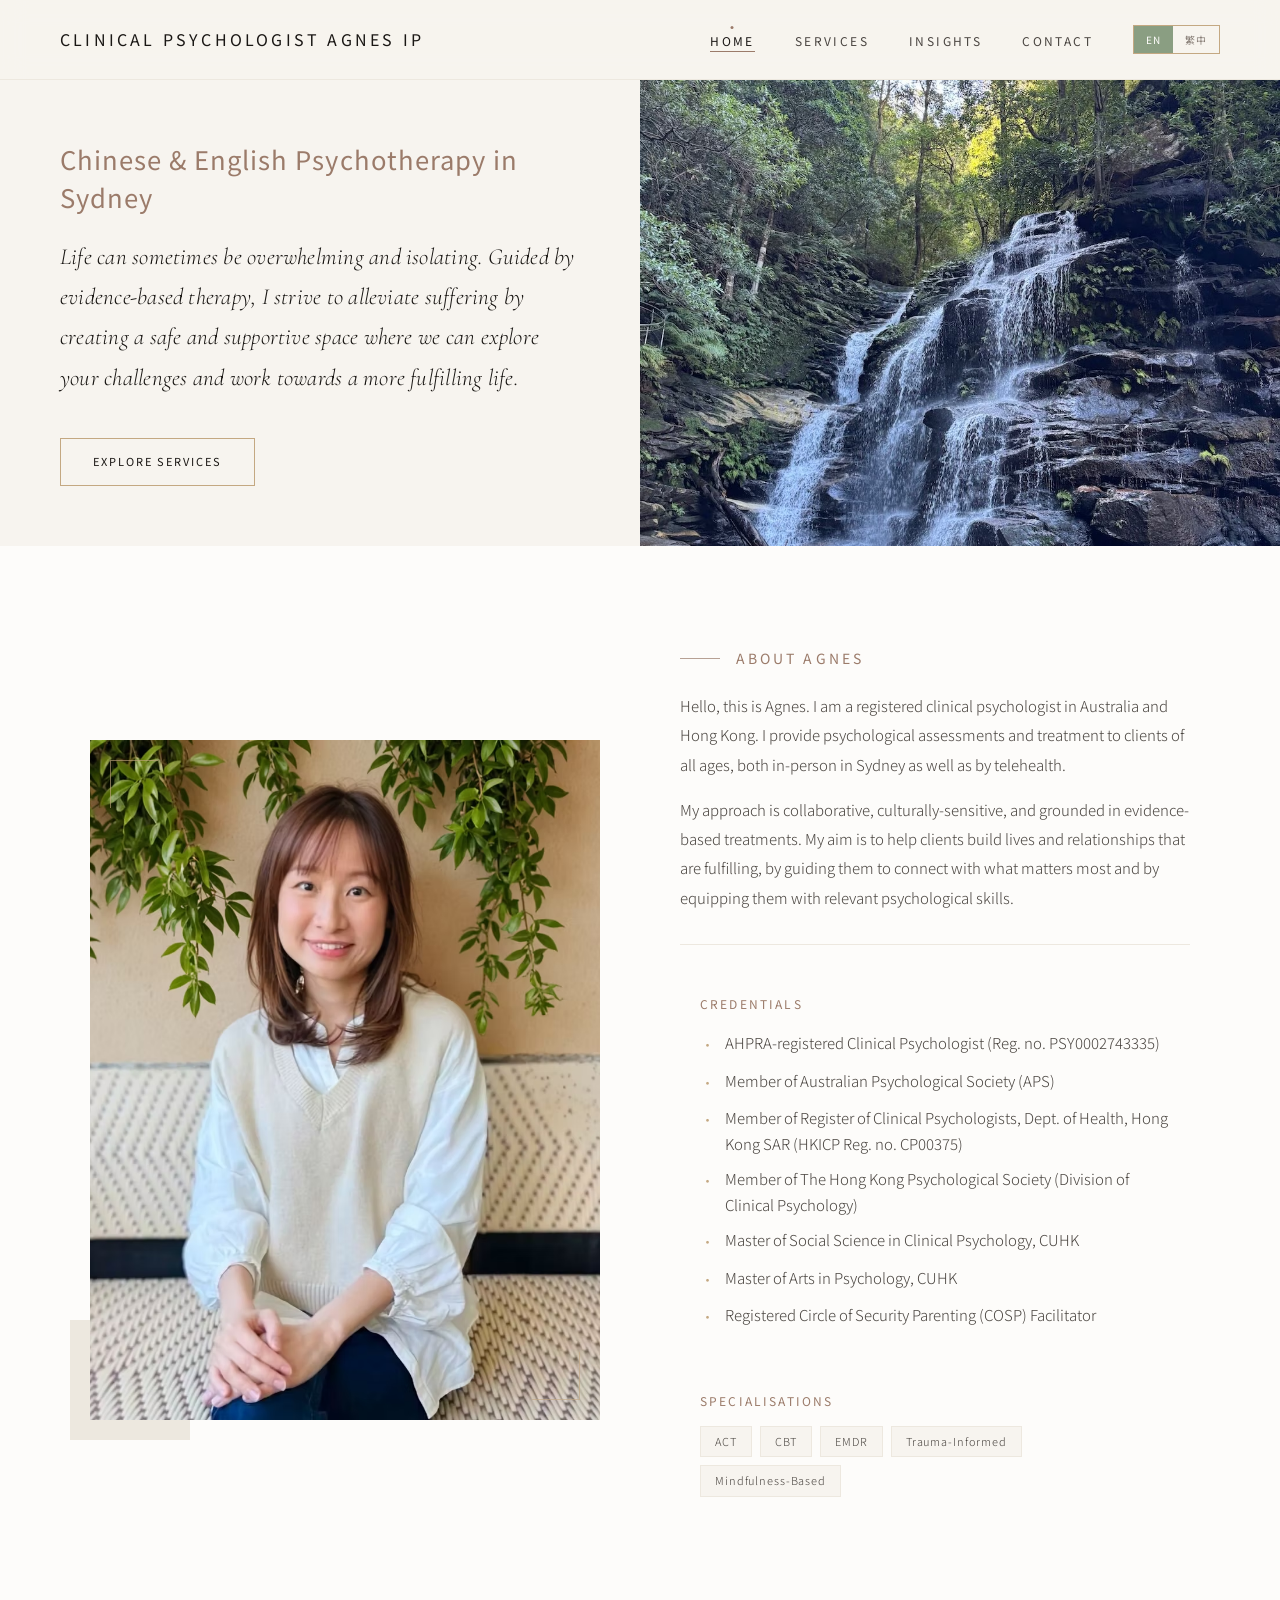
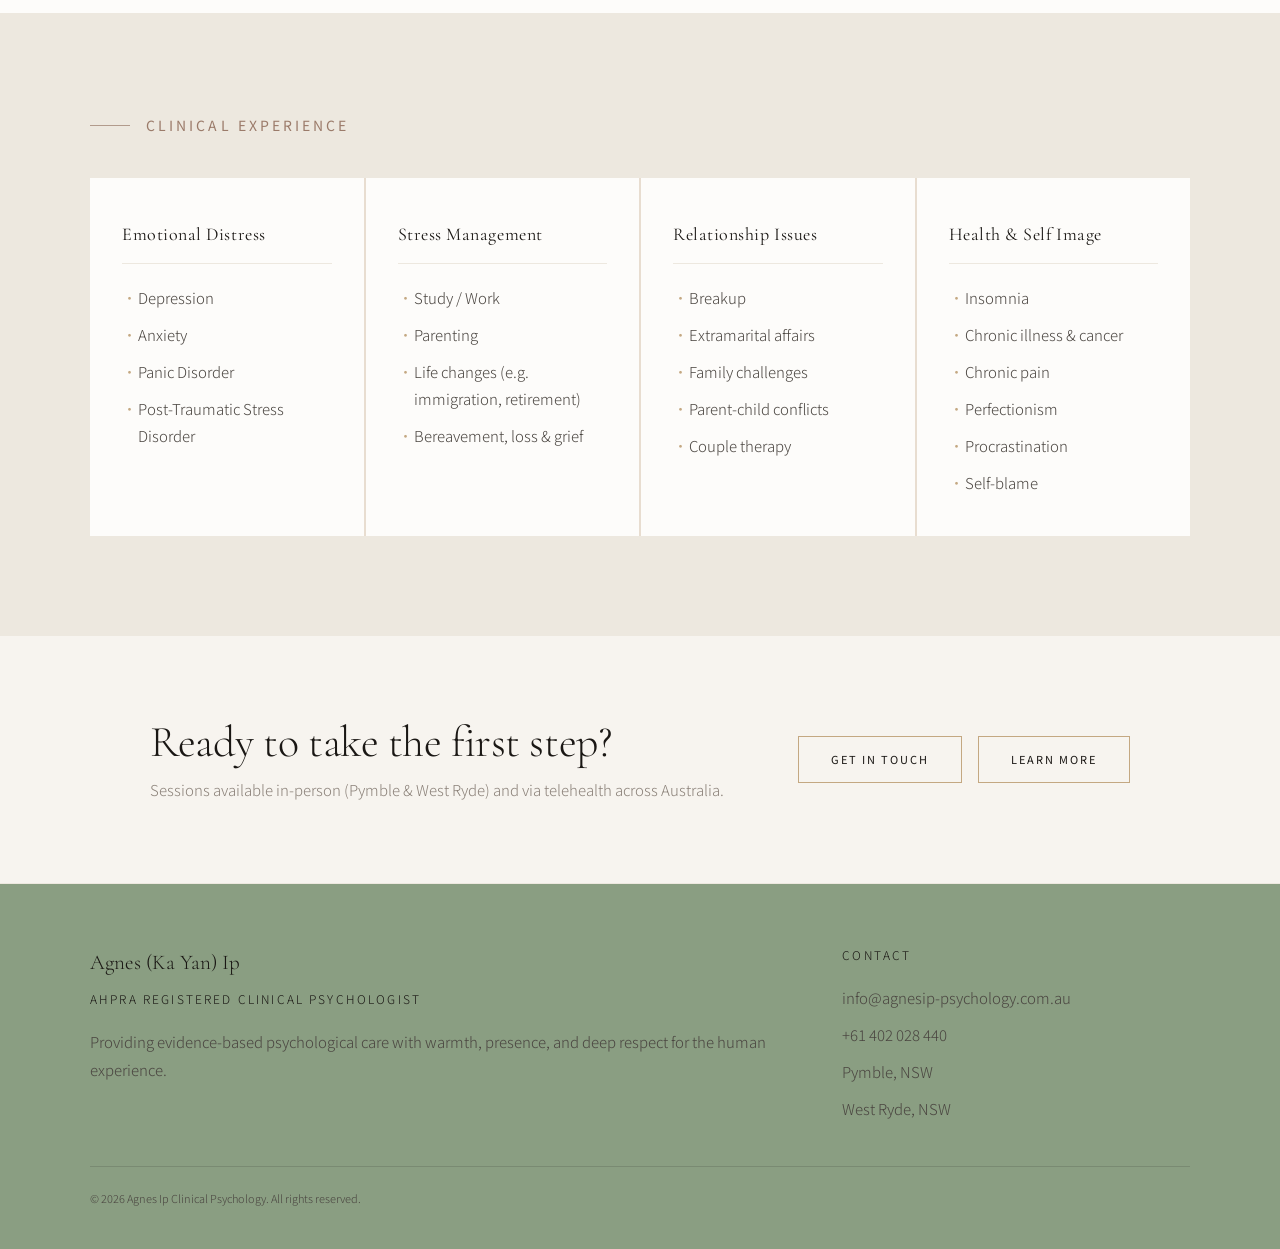
==== commit 0af3be2c: "updated hero left" ====
--- a/index.html
+++ b/index.html
@@ -272,13 +272,13 @@
     <div class="hero-btns">
       <a class="btn-ghost" href="/services/" data-en="Explore Services" data-tc="了解服務">Explore Services</a>
     </div>
-    <div class="hero-stats" style="margin-top:32px;padding-top:24px;">
+ <!--   <div class="hero-stats" style="margin-top:32px;padding-top:24px;">
       <div style="display:flex;align-items:center;gap:10px;">
         <span style="font-size:11px;letter-spacing:0.15em;text-transform:uppercase;font-family:var(--sans);font-weight:400;color:var(--accent);">AHPRA</span>
         <span style="width:1px;height:14px;background:var(--clay);opacity:0.4;"></span>
         <span class="hero-stat-label" data-en="Registered Clinical Psychologist" data-tc="註冊臨床心理學家">Registered Clinical Psychologist</span>
       </div>
-    </div>
+    </div> -->
   </div>
   <div class="hero-right hero-photo-panel">
     <img src="hero-photo.avif" alt="Agnes Ip Clinical Psychology"
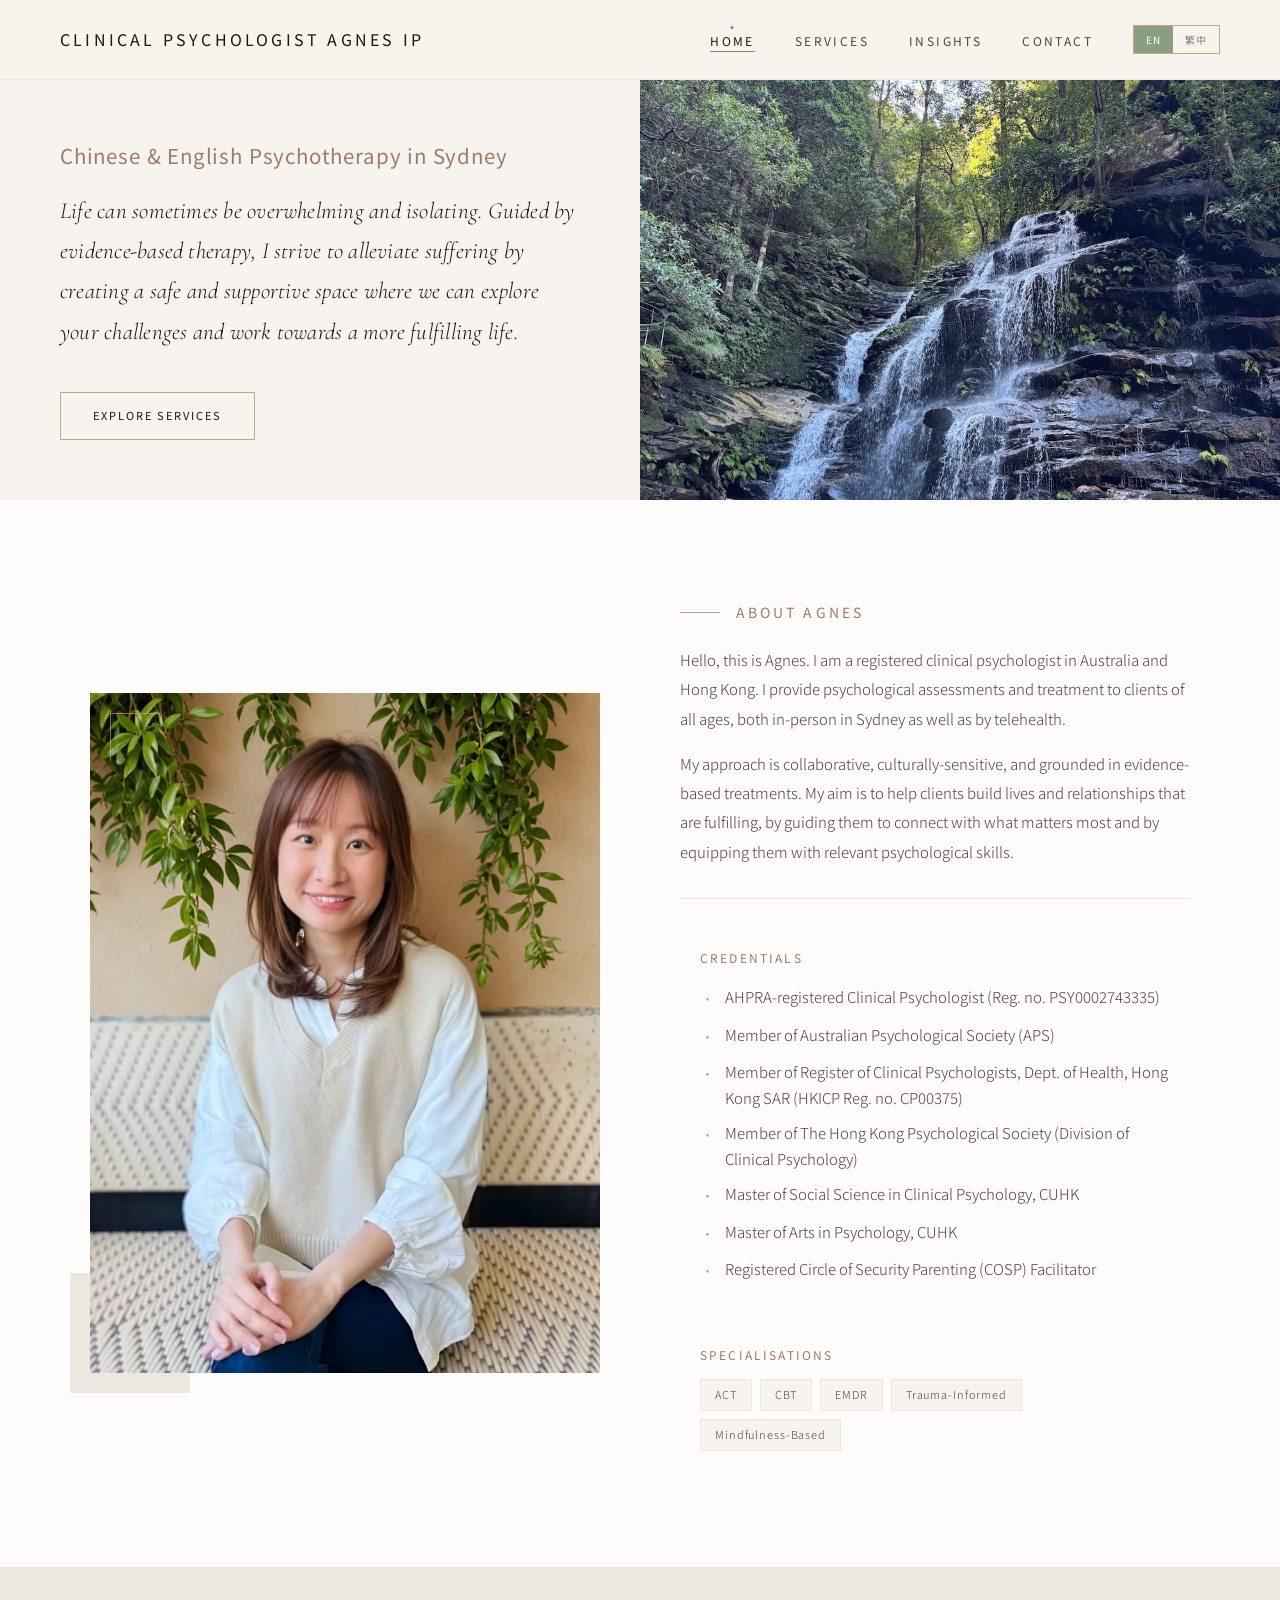
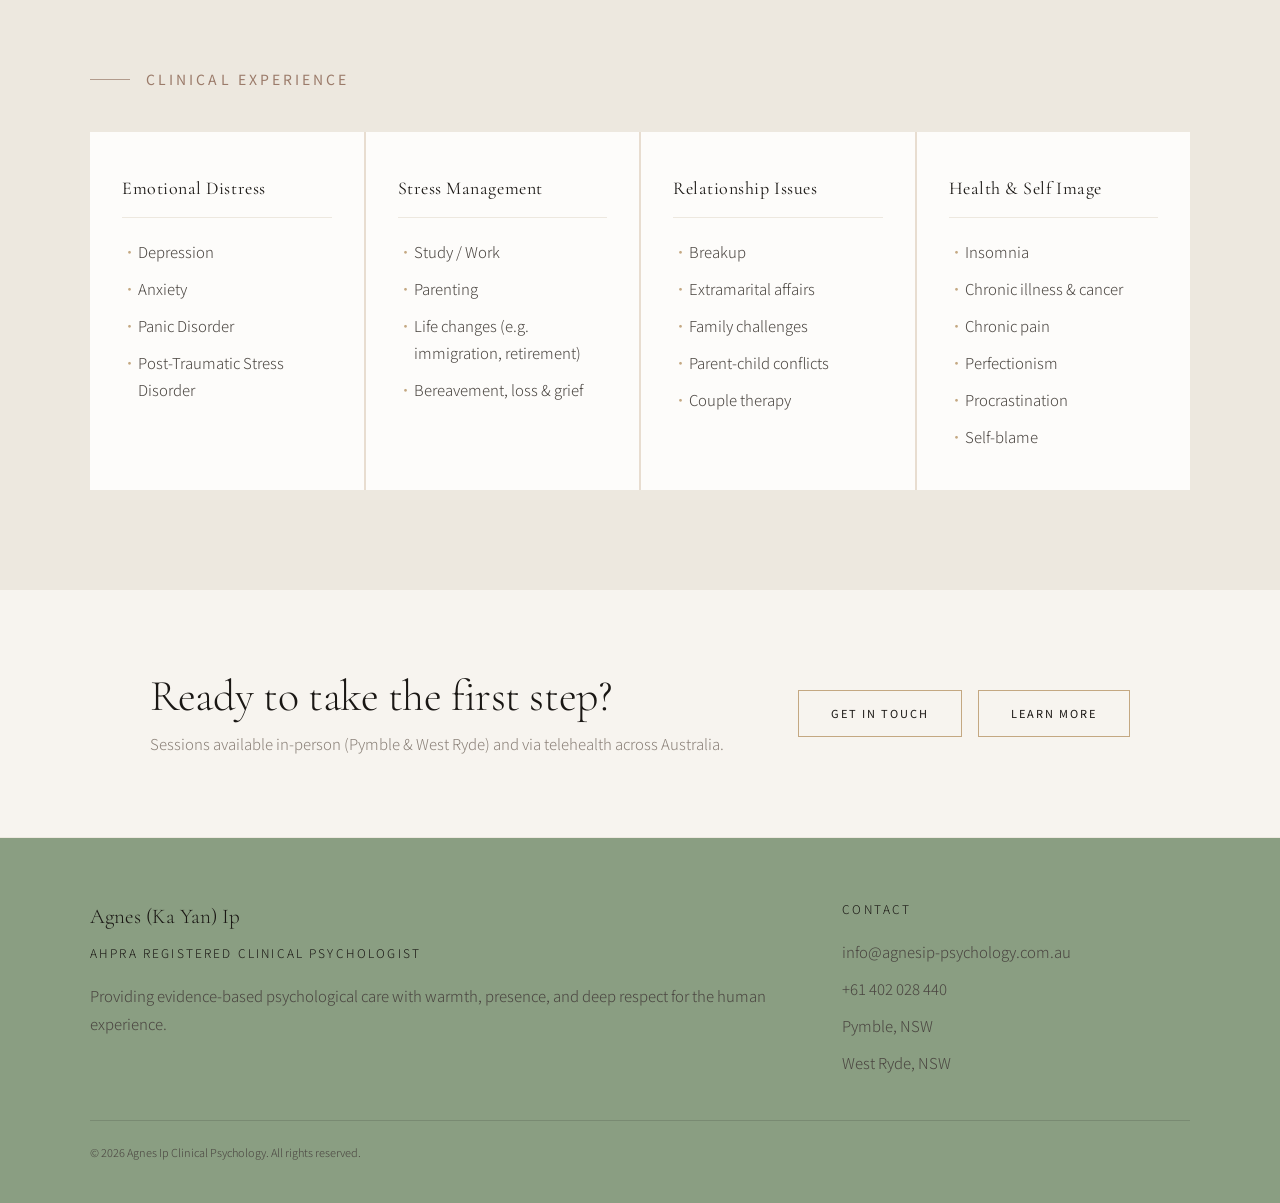
==== commit 0047944f: "updated hero left" ====
--- a/index.html
+++ b/index.html
@@ -267,18 +267,11 @@
 
 <section class="hero" style="min-height:auto;">
   <div class="hero-left" style="padding:60px 60px;">
-    <h1 class="hero-label" style="font-family:var(--sans);font-size:clamp(18px,2vw,26px);line-height:1.5;margin-bottom:20px;font-weight:400;letter-spacing:0.04em;color:var(--accent);" data-en="Chinese &amp; English Psychotherapy in Sydney" data-tc="廣東話・普通話・英語　臨床心理服務・悉尼">Chinese &amp; English Psychotherapy in Sydney</h1>
+    <h1 class="hero-label" style="font-family:var(--sans);font-size:clamp(16px,1.6vw,22px);line-height:1.5;margin-bottom:20px;font-weight:400;letter-spacing:0.04em;color:var(--accent);" data-en="Chinese &amp; English Psychotherapy in Sydney" data-tc="廣東話・普通話・英語　臨床心理服務・悉尼">Chinese &amp; English Psychotherapy in Sydney</h1>
     <p class="hero-sub" style="font-family:var(--serif);font-style:italic;font-weight:300;line-height:1.75;color:var(--ink);letter-spacing:0.01em;margin-bottom:40px;max-width:100%;" data-en="Life can sometimes be overwhelming and isolating. Guided by evidence-based therapy, I strive to alleviate suffering by creating a safe and supportive space where we can explore your challenges and work towards a more fulfilling life." data-tc="「我深信每個人都值得被聆聽、被看見 ……透過心理輔導安全的空間，我們不只一同疏理問題，在被聆聽、被明白的過程，也能加深我們對自己的認識和接納，更有能力去活出自己想過的人生。」">Life can sometimes be overwhelming and isolating. Guided by evidence-based therapy, I strive to alleviate suffering by creating a safe and supportive space where we can explore your challenges and work towards a more fulfilling life.</p>
     <div class="hero-btns">
       <a class="btn-ghost" href="/services/" data-en="Explore Services" data-tc="了解服務">Explore Services</a>
     </div>
- <!--   <div class="hero-stats" style="margin-top:32px;padding-top:24px;">
-      <div style="display:flex;align-items:center;gap:10px;">
-        <span style="font-size:11px;letter-spacing:0.15em;text-transform:uppercase;font-family:var(--sans);font-weight:400;color:var(--accent);">AHPRA</span>
-        <span style="width:1px;height:14px;background:var(--clay);opacity:0.4;"></span>
-        <span class="hero-stat-label" data-en="Registered Clinical Psychologist" data-tc="註冊臨床心理學家">Registered Clinical Psychologist</span>
-      </div>
-    </div> -->
   </div>
   <div class="hero-right hero-photo-panel">
     <img src="hero-photo.avif" alt="Agnes Ip Clinical Psychology"
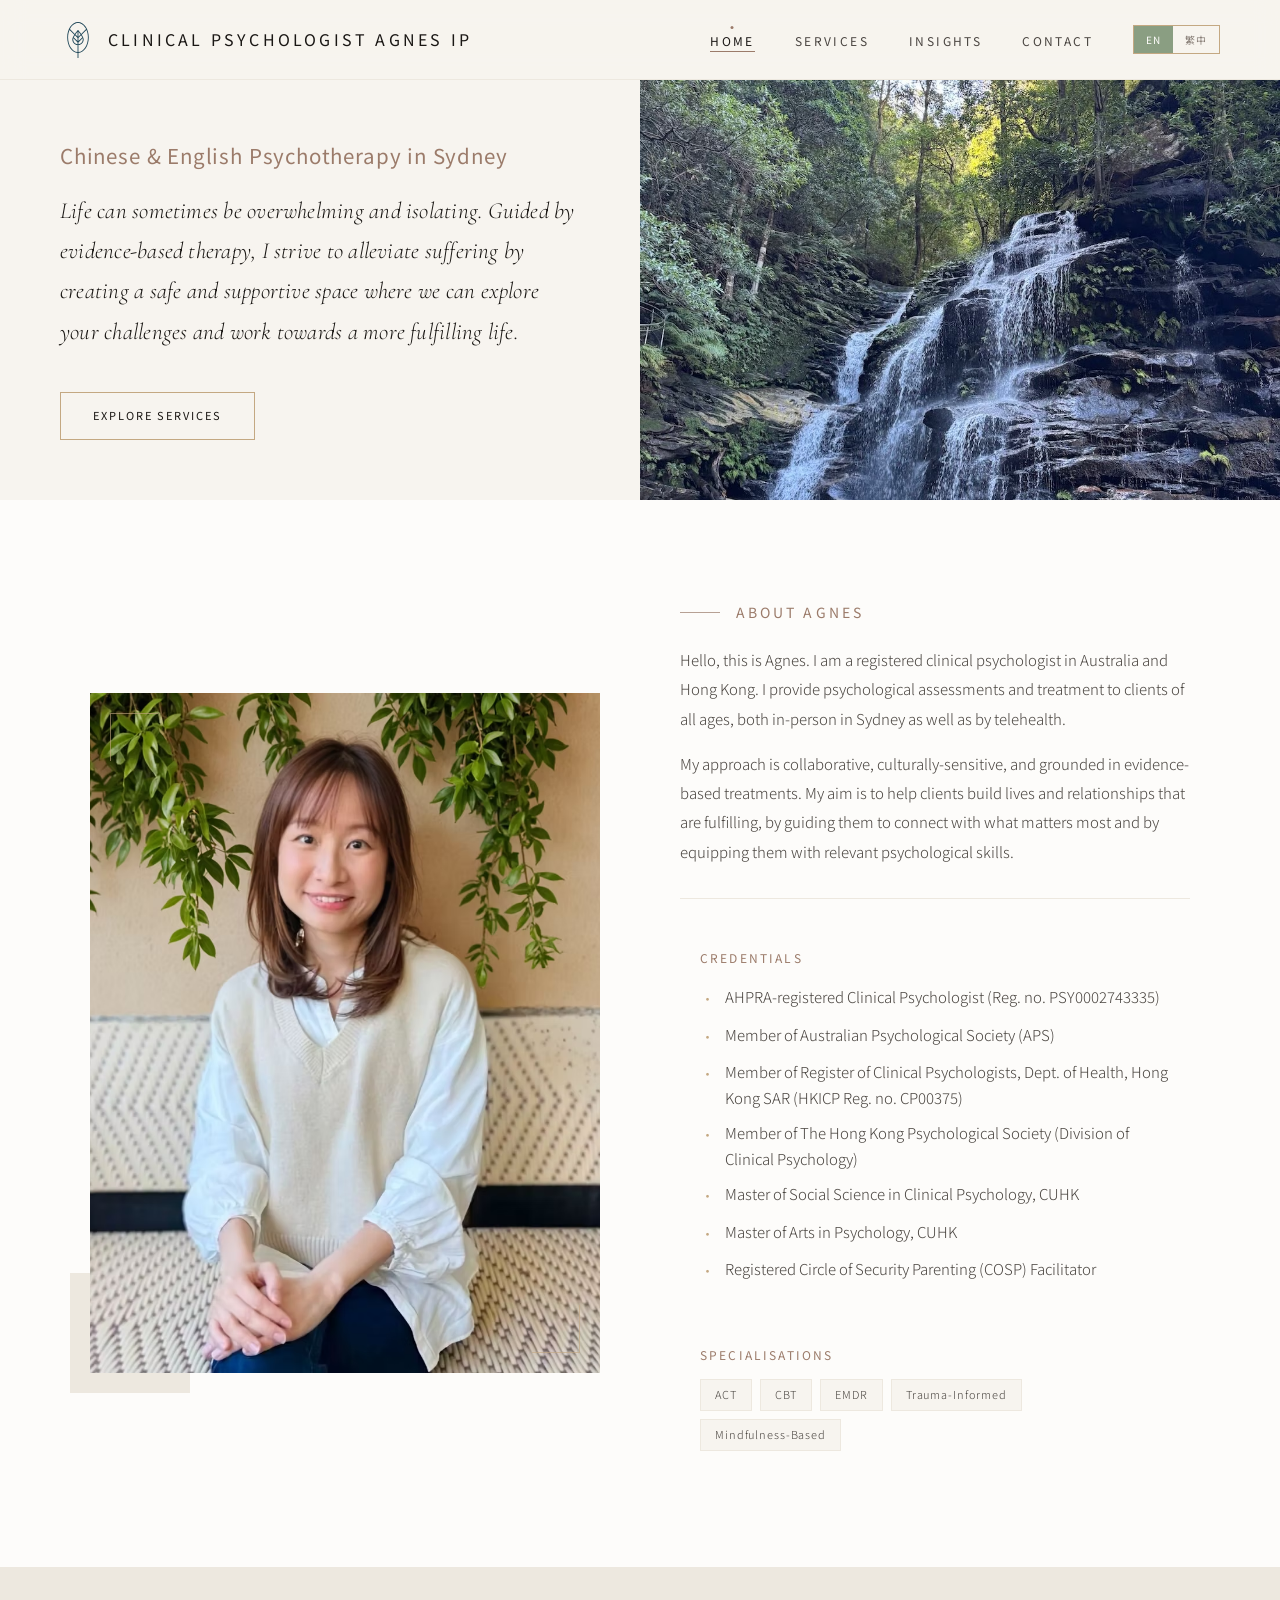
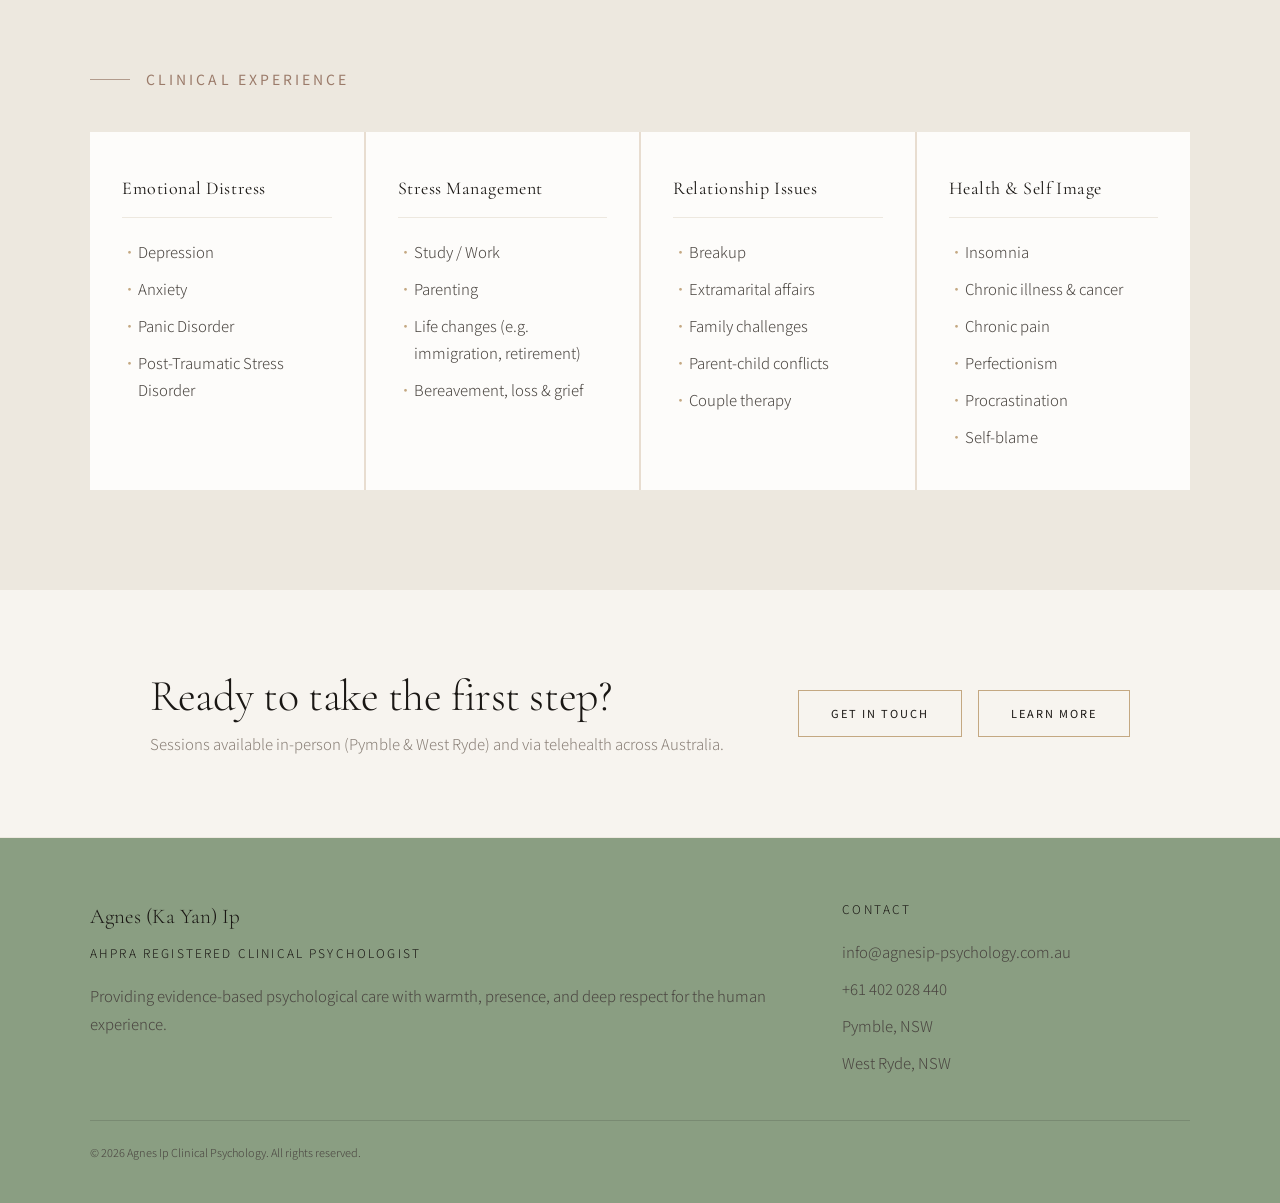
==== commit 2d205b5a: "added vector art" ====
--- a/index.html
+++ b/index.html
@@ -235,7 +235,7 @@
 
 <nav id="main-nav">
   <a class="nav-brand" href="/">
-    <span class="nav-brand-name">Clinical Psychologist Agnes Ip</span>
+    <img src="/logo.svg" alt="Agnes Ip Clinical Psychology" class="nav-brand-logo"><span class="nav-brand-name">Clinical Psychologist Agnes Ip</span>
   </a>
   <div class="nav-right">
     <ul class="nav-links">
--- a/shared.css
+++ b/shared.css
@@ -13,8 +13,8 @@
 body { font-family: var(--sans); background: var(--parchment); color: var(--ink); font-weight: 300; font-size: 17px; line-height: 1.8; overflow-x: hidden; }
 nav { position: fixed; top: 0; left: 0; right: 0; height: var(--nav-h); background: rgba(247,244,239,0.94); backdrop-filter: blur(12px); -webkit-backdrop-filter: blur(12px); border-bottom: 1px solid var(--parchment-warm); z-index: 100; display: flex; align-items: center; justify-content: space-between; padding: 0 60px; transition: box-shadow 0.3s; }
 nav.scrolled { box-shadow: 0 1px 20px rgba(26,23,20,0.06); }
-.nav-brand { display: flex; flex-direction: column; gap: 1px; text-decoration: none; }
-.nav-brand-sub { font-size: 10px; letter-spacing: 0.18em; color: var(--ink-muted); font-weight: 300; }
+.nav-brand { display: flex; flex-direction: row; align-items: center; gap: 12px; text-decoration: none; }
+.nav-brand-logo { height: 36px; width: auto; display: block; }
 .nav-brand-name { font-family: var(--sans); font-size: 16px; font-weight: 400; letter-spacing: 0.2em; text-transform: uppercase; color: var(--ink); }
 .nav-right { display: flex; align-items: center; gap: 40px; }
 .nav-links { display: flex; gap: 40px; list-style: none; align-items: center; }
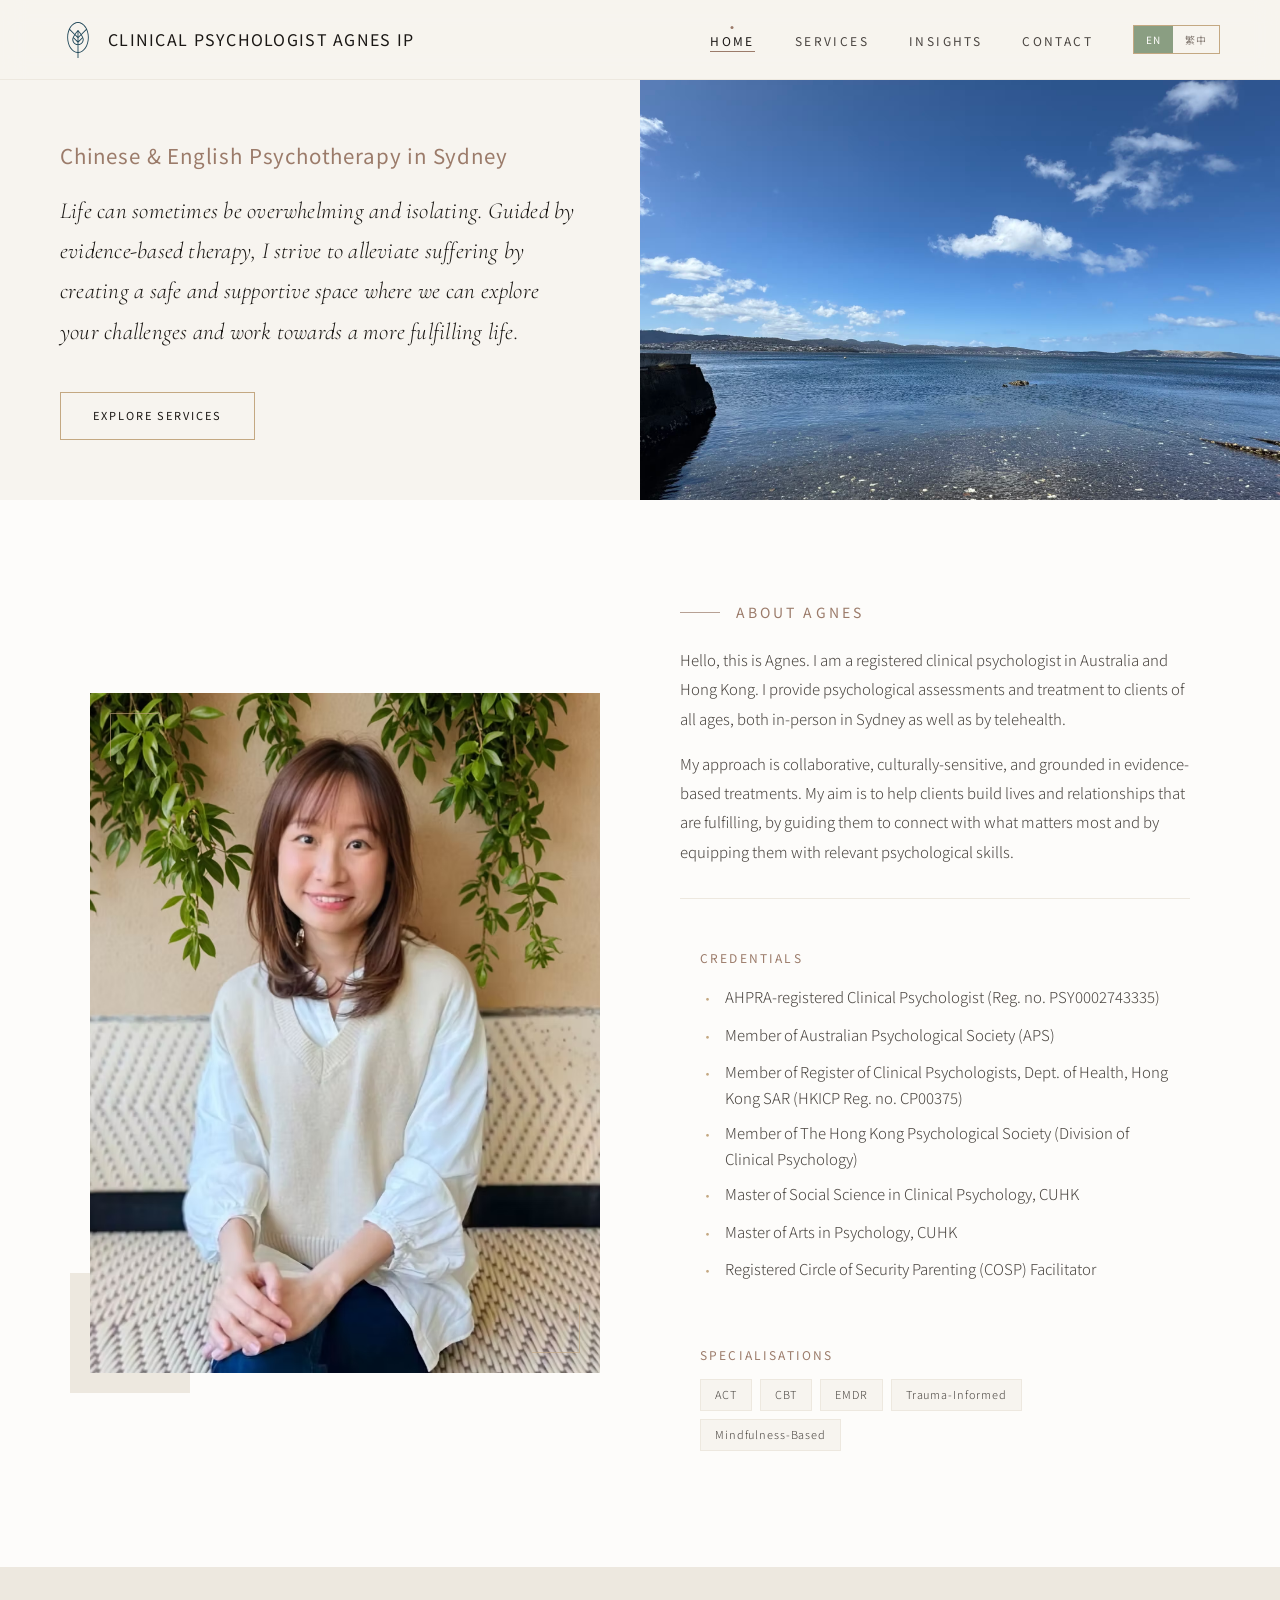
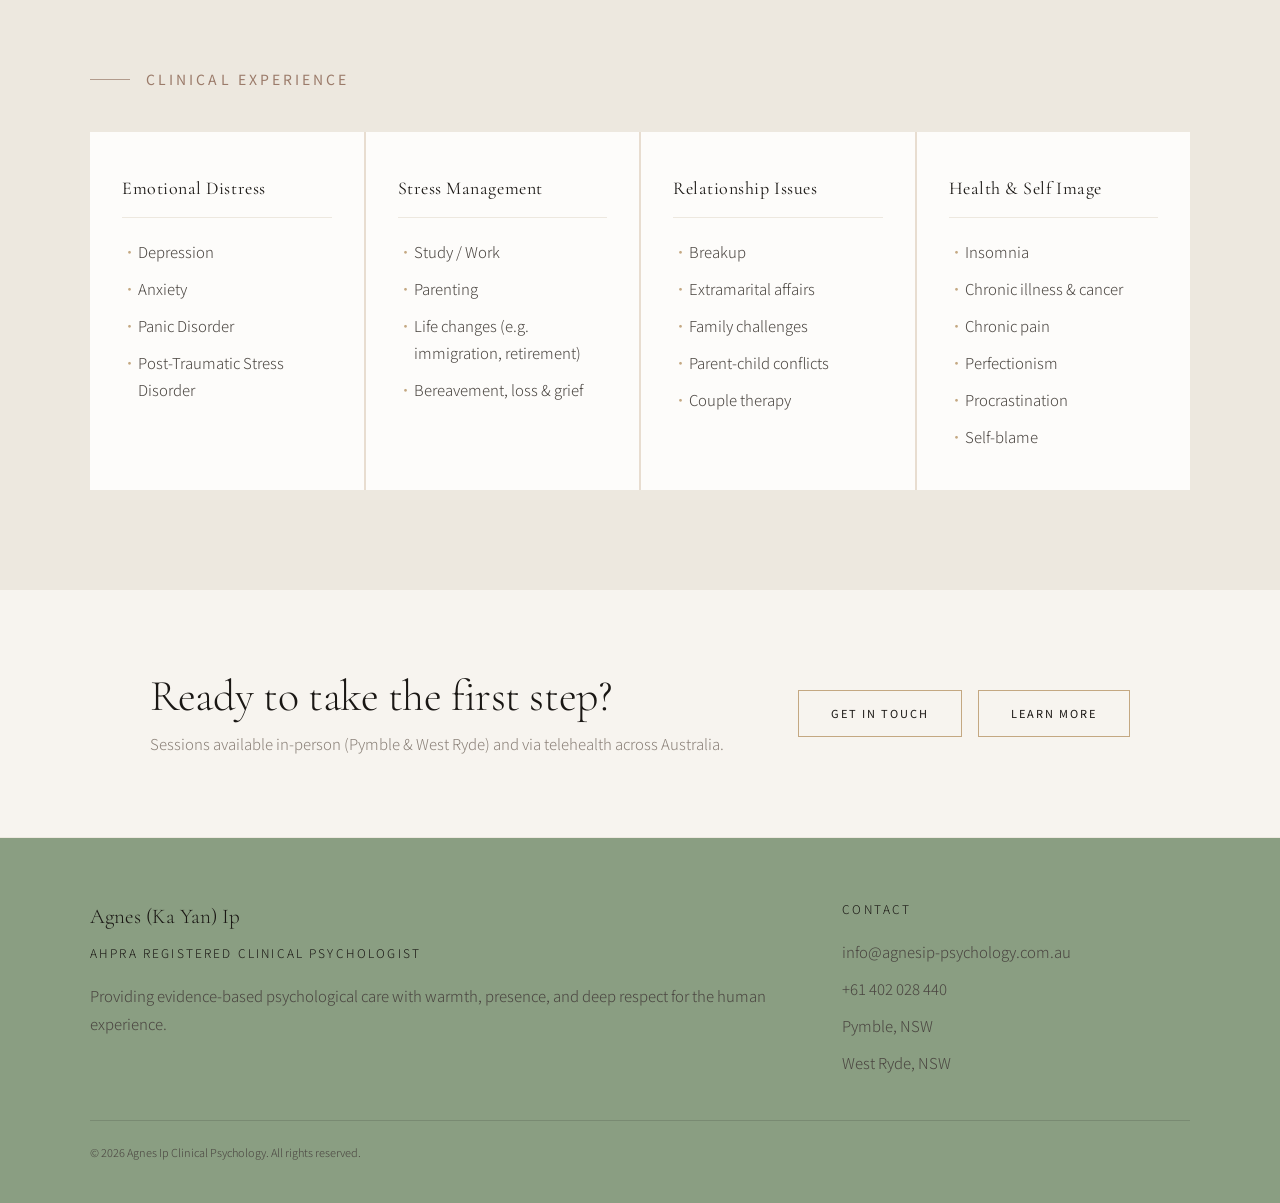
==== commit c4fc8fc1: "changed clinical experience cards" ====
--- a/index.html
+++ b/index.html
@@ -369,9 +369,8 @@
 
     <div class="eyebrow" style="margin-bottom:40px;" data-en="Clinical Experience" data-tc="臨床經驗">Clinical Experience</div>
 
+    <!-- Desktop: 4-column grid (hidden on mobile) -->
     <div style="display:grid;grid-template-columns:repeat(4,1fr);gap:2px;background:var(--clay-light);" id="exp-grid">
-
-      <!-- Emotional Distress -->
       <div class="exp-card fade-in delay-1">
         <div class="exp-card-title" data-en="Emotional Distress" data-tc="情緒困擾">Emotional Distress</div>
         <ul style="list-style:none;display:flex;flex-direction:column;gap:10px;">
@@ -381,8 +380,6 @@
           <li data-en="Post-Traumatic Stress Disorder" data-tc="創傷後壓力症"><span>·</span>Post-Traumatic Stress Disorder</li>
         </ul>
       </div>
-
-      <!-- Stress Management -->
       <div class="exp-card fade-in delay-2">
         <div class="exp-card-title" data-en="Stress Management" data-tc="壓力管理">Stress Management</div>
         <ul style="list-style:none;display:flex;flex-direction:column;gap:10px;">
@@ -392,8 +389,6 @@
           <li data-en="Bereavement, loss &amp; grief" data-tc="喪親、失落與哀傷"><span>·</span>Bereavement, loss &amp; grief</li>
         </ul>
       </div>
-
-      <!-- Relationship Issues -->
       <div class="exp-card fade-in delay-3">
         <div class="exp-card-title" data-en="Relationship Issues" data-tc="人際關係問題">Relationship Issues</div>
         <ul style="list-style:none;display:flex;flex-direction:column;gap:10px;">
@@ -404,8 +399,6 @@
           <li data-en="Couple therapy" data-tc="伴侶治療"><span>·</span>Couple therapy</li>
         </ul>
       </div>
-
-      <!-- Health & Self Image -->
       <div class="exp-card fade-in delay-4">
         <div class="exp-card-title" data-en="Health &amp; Self Image" data-tc="健康與自我形象">Health &amp; Self Image</div>
         <ul style="list-style:none;display:flex;flex-direction:column;gap:10px;">
@@ -417,18 +410,104 @@
           <li data-en="Self-blame" data-tc="自責"><span>·</span>Self-blame</li>
         </ul>
       </div>
-
-    </div><!-- end exp-grid -->
+    </div>
+
+    <!-- Mobile: tab switcher (hidden on desktop) -->
+    <div id="exp-tabs">
+      <!-- Tab buttons -->
+      <div id="exp-tab-btns">
+        <button class="exp-tab-btn active" onclick="showExpTab(0)" data-en="Emotional Distress" data-tc="情緒困擾">Emotional Distress</button>
+        <button class="exp-tab-btn" onclick="showExpTab(1)" data-en="Stress Management" data-tc="壓力管理">Stress Management</button>
+        <button class="exp-tab-btn" onclick="showExpTab(2)" data-en="Relationship Issues" data-tc="人際關係問題">Relationship Issues</button>
+        <button class="exp-tab-btn" onclick="showExpTab(3)" data-en="Health &amp; Self Image" data-tc="健康與自我形象">Health &amp; Self Image</button>
+      </div>
+      <!-- Tab panels -->
+      <div class="exp-tab-panel active exp-card">
+        <div class="exp-card-title" data-en="Emotional Distress" data-tc="情緒困擾">Emotional Distress</div>
+        <ul style="list-style:none;display:flex;flex-direction:column;gap:10px;">
+          <li data-en="Depression" data-tc="抑鬱症"><span>·</span>Depression</li>
+          <li data-en="Anxiety" data-tc="焦慮症"><span>·</span>Anxiety</li>
+          <li data-en="Panic Disorder" data-tc="驚恐症"><span>·</span>Panic Disorder</li>
+          <li data-en="Post-Traumatic Stress Disorder" data-tc="創傷後壓力症"><span>·</span>Post-Traumatic Stress Disorder</li>
+        </ul>
+      </div>
+      <div class="exp-tab-panel exp-card" style="display:none;">
+        <div class="exp-card-title" data-en="Stress Management" data-tc="壓力管理">Stress Management</div>
+        <ul style="list-style:none;display:flex;flex-direction:column;gap:10px;">
+          <li data-en="Study / Work" data-tc="學業／工作壓力"><span>·</span>Study / Work</li>
+          <li data-en="Parenting" data-tc="育兒壓力"><span>·</span>Parenting</li>
+          <li data-en="Life changes (e.g. immigration, retirement)" data-tc="人生轉變（如移民、退休）"><span>·</span>Life changes (e.g. immigration, retirement)</li>
+          <li data-en="Bereavement, loss &amp; grief" data-tc="喪親、失落與哀傷"><span>·</span>Bereavement, loss &amp; grief</li>
+        </ul>
+      </div>
+      <div class="exp-tab-panel exp-card" style="display:none;">
+        <div class="exp-card-title" data-en="Relationship Issues" data-tc="人際關係問題">Relationship Issues</div>
+        <ul style="list-style:none;display:flex;flex-direction:column;gap:10px;">
+          <li data-en="Breakup" data-tc="分手"><span>·</span>Breakup</li>
+          <li data-en="Extramarital affairs" data-tc="外遇問題"><span>·</span>Extramarital affairs</li>
+          <li data-en="Family challenges" data-tc="家庭挑戰"><span>·</span>Family challenges</li>
+          <li data-en="Parent-child conflicts" data-tc="親子衝突"><span>·</span>Parent-child conflicts</li>
+          <li data-en="Couple therapy" data-tc="伴侶治療"><span>·</span>Couple therapy</li>
+        </ul>
+      </div>
+      <div class="exp-tab-panel exp-card" style="display:none;">
+        <div class="exp-card-title" data-en="Health &amp; Self Image" data-tc="健康與自我形象">Health &amp; Self Image</div>
+        <ul style="list-style:none;display:flex;flex-direction:column;gap:10px;">
+          <li data-en="Insomnia" data-tc="失眠"><span>·</span>Insomnia</li>
+          <li data-en="Chronic illness &amp; cancer" data-tc="慢性病與癌症"><span>·</span>Chronic illness &amp; cancer</li>
+          <li data-en="Chronic pain" data-tc="慢性疼痛"><span>·</span>Chronic pain</li>
+          <li data-en="Perfectionism" data-tc="完美主義"><span>·</span>Perfectionism</li>
+          <li data-en="Procrastination" data-tc="拖延"><span>·</span>Procrastination</li>
+          <li data-en="Self-blame" data-tc="自責"><span>·</span>Self-blame</li>
+        </ul>
+      </div>
+    </div>
 
   </div>
 </div>
 
 <style>
-  @media (max-width: 900px) {
-    #exp-grid { grid-template-columns: repeat(2, 1fr) !important; }
-  }
-  @media (max-width: 480px) {
-    #exp-grid { grid-template-columns: 1fr !important; }
+  /* Desktop: show grid, hide tabs */
+  #exp-tabs { display: none; }
+  #exp-grid { display: grid; }
+
+  /* Tab button styles */
+  #exp-tab-btns {
+    display: flex;
+    border-bottom: 1px solid var(--parchment-warm);
+    margin-bottom: 0;
+    overflow-x: auto;
+    -webkit-overflow-scrolling: touch;
+    scrollbar-width: none;
+  }
+  #exp-tab-btns::-webkit-scrollbar { display: none; }
+  .exp-tab-btn {
+    flex-shrink: 0;
+    background: none;
+    border: none;
+    border-bottom: 2px solid transparent;
+    padding: 14px 20px;
+    font-family: var(--sans);
+    font-size: 12px;
+    letter-spacing: 0.1em;
+    text-transform: uppercase;
+    color: var(--ink-muted);
+    cursor: pointer;
+    transition: color 0.2s, border-color 0.2s;
+    margin-bottom: -1px;
+    white-space: nowrap;
+  }
+  .exp-tab-btn:hover { color: var(--ink); }
+  .exp-tab-btn.active {
+    color: var(--ink);
+    border-bottom-color: var(--accent);
+  }
+  .exp-tab-panel { animation: fadeIn 0.3s ease; }
+
+  /* Mobile: hide grid, show tabs */
+  @media (max-width: 640px) {
+    #exp-grid { display: none !important; }
+    #exp-tabs { display: block; }
   }
 </style>
 
@@ -468,6 +547,16 @@
 </footer>
 
 <script src="shared.js"></script>
+<script>
+  function showExpTab(index) {
+    document.querySelectorAll('.exp-tab-btn').forEach(function(btn, i) {
+      btn.classList.toggle('active', i === index);
+    });
+    document.querySelectorAll('.exp-tab-panel').forEach(function(panel, i) {
+      panel.style.display = i === index ? 'block' : 'none';
+    });
+  }
+</script>
 <script>
   // Scroll-triggered fade-in
   (function() {
--- a/shared.css
+++ b/shared.css
@@ -15,7 +15,7 @@
 nav.scrolled { box-shadow: 0 1px 20px rgba(26,23,20,0.06); }
 .nav-brand { display: flex; flex-direction: row; align-items: center; gap: 12px; text-decoration: none; }
 .nav-brand-logo { height: 36px; width: auto; display: block; }
-.nav-brand-name { font-family: var(--sans); font-size: 16px; font-weight: 400; letter-spacing: 0.2em; text-transform: uppercase; color: var(--ink); }
+.nav-brand-name { font-family: var(--sans); font-size: 16px; font-weight: 400; letter-spacing: 0.08em; text-transform: uppercase; color: var(--ink); }
 .nav-right { display: flex; align-items: center; gap: 40px; }
 .nav-links { display: flex; gap: 40px; list-style: none; align-items: center; }
 .nav-links a { text-decoration: none; font-size: 12px; letter-spacing: 0.2em; text-transform: uppercase; color: var(--ink-soft); font-weight: 400; position: relative; padding-bottom: 3px; transition: color 0.2s; }
@@ -152,6 +152,7 @@
   nav { padding: 0 24px; }
   .nav-right { display: none; }
   .hamburger { display: flex; }
+  .nav-brand-name { font-size: 15px; letter-spacing: 0.05em; }
   .hero { grid-template-columns: 1fr; min-height: auto; }
   /* Hero photo panel height on mobile */
   .hero-photo-panel { height: 320px; min-height: unset !important; }
@@ -199,6 +200,7 @@
   :root { --nav-h: 64px; }
   nav { padding: 0 20px; }
   .nav-brand-sub { display: none; }
+  .nav-brand-name { font-size: 13px; letter-spacing: 0.03em; }
   .hero-left { padding: 32px 20px 28px !important; }
   .hero-photo-panel { height: 260px; }
   .hero-h1 { font-size: clamp(32px, 9vw, 44px); }
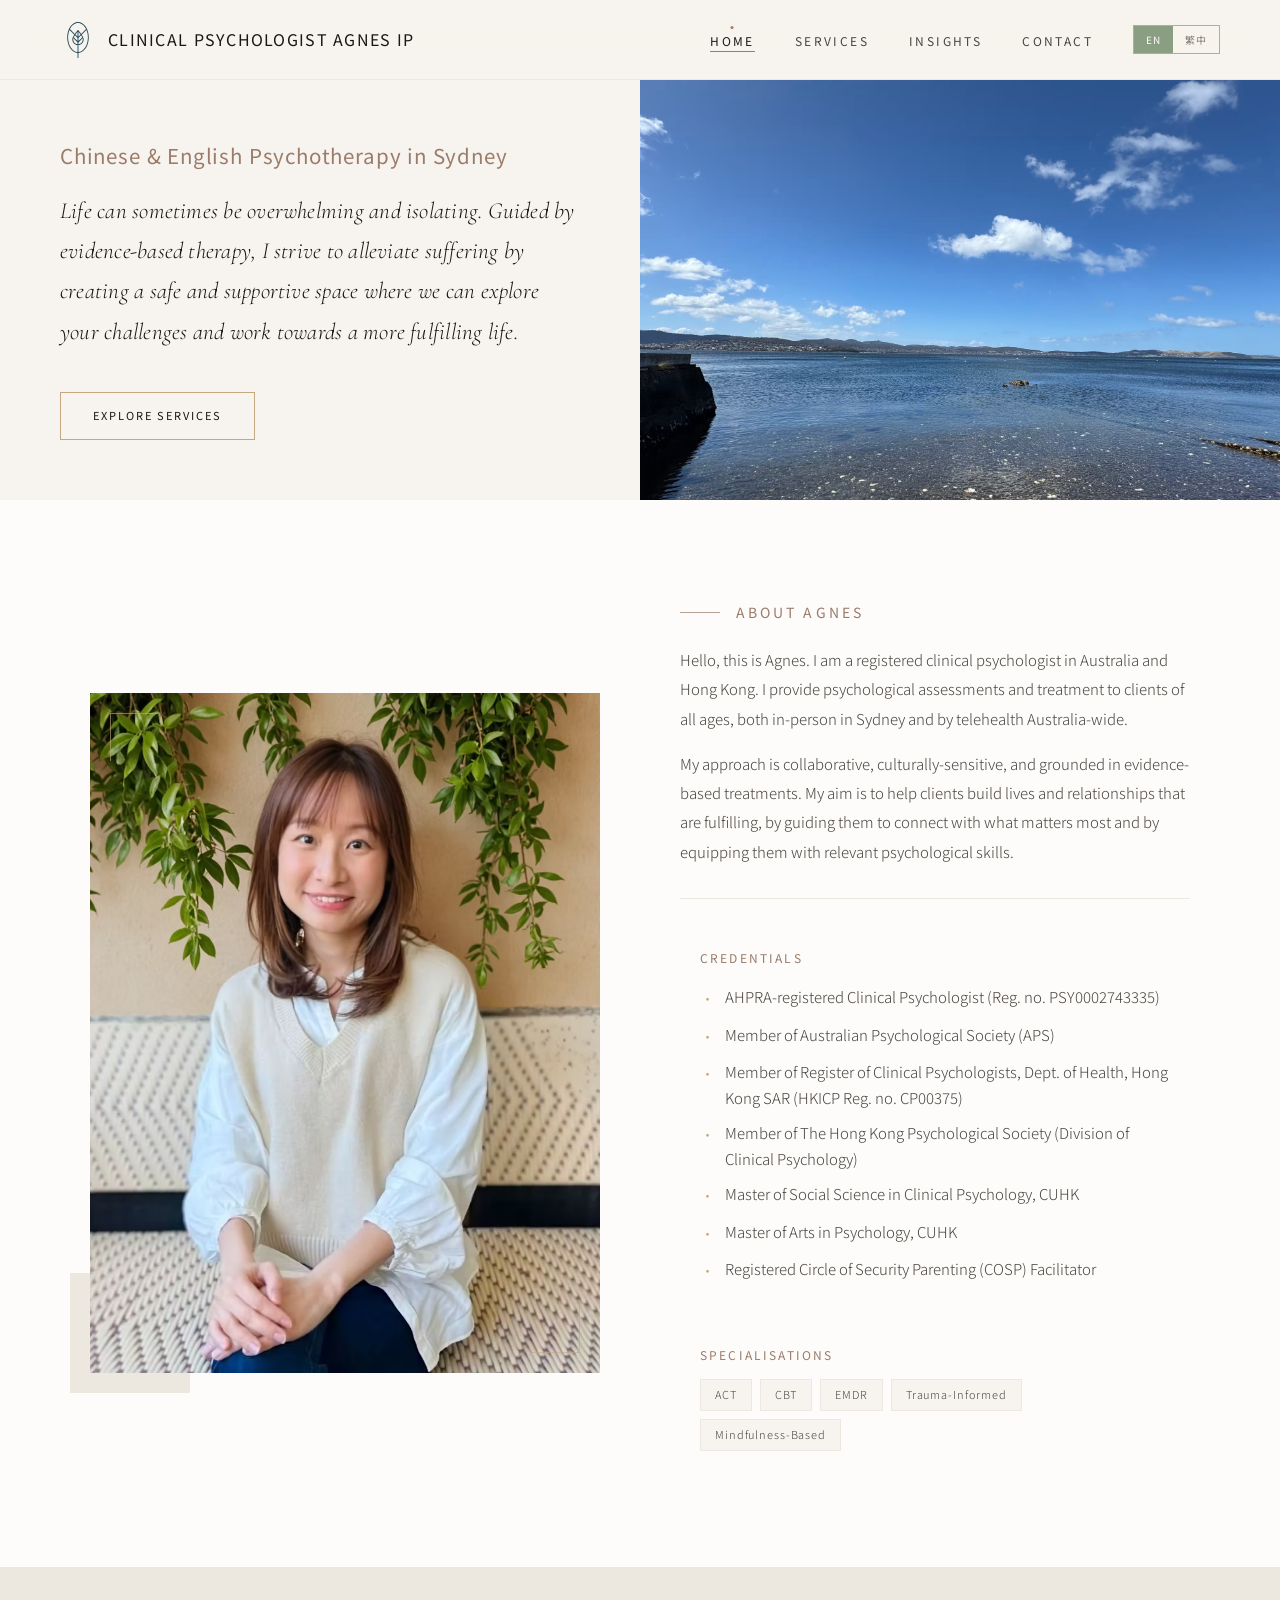
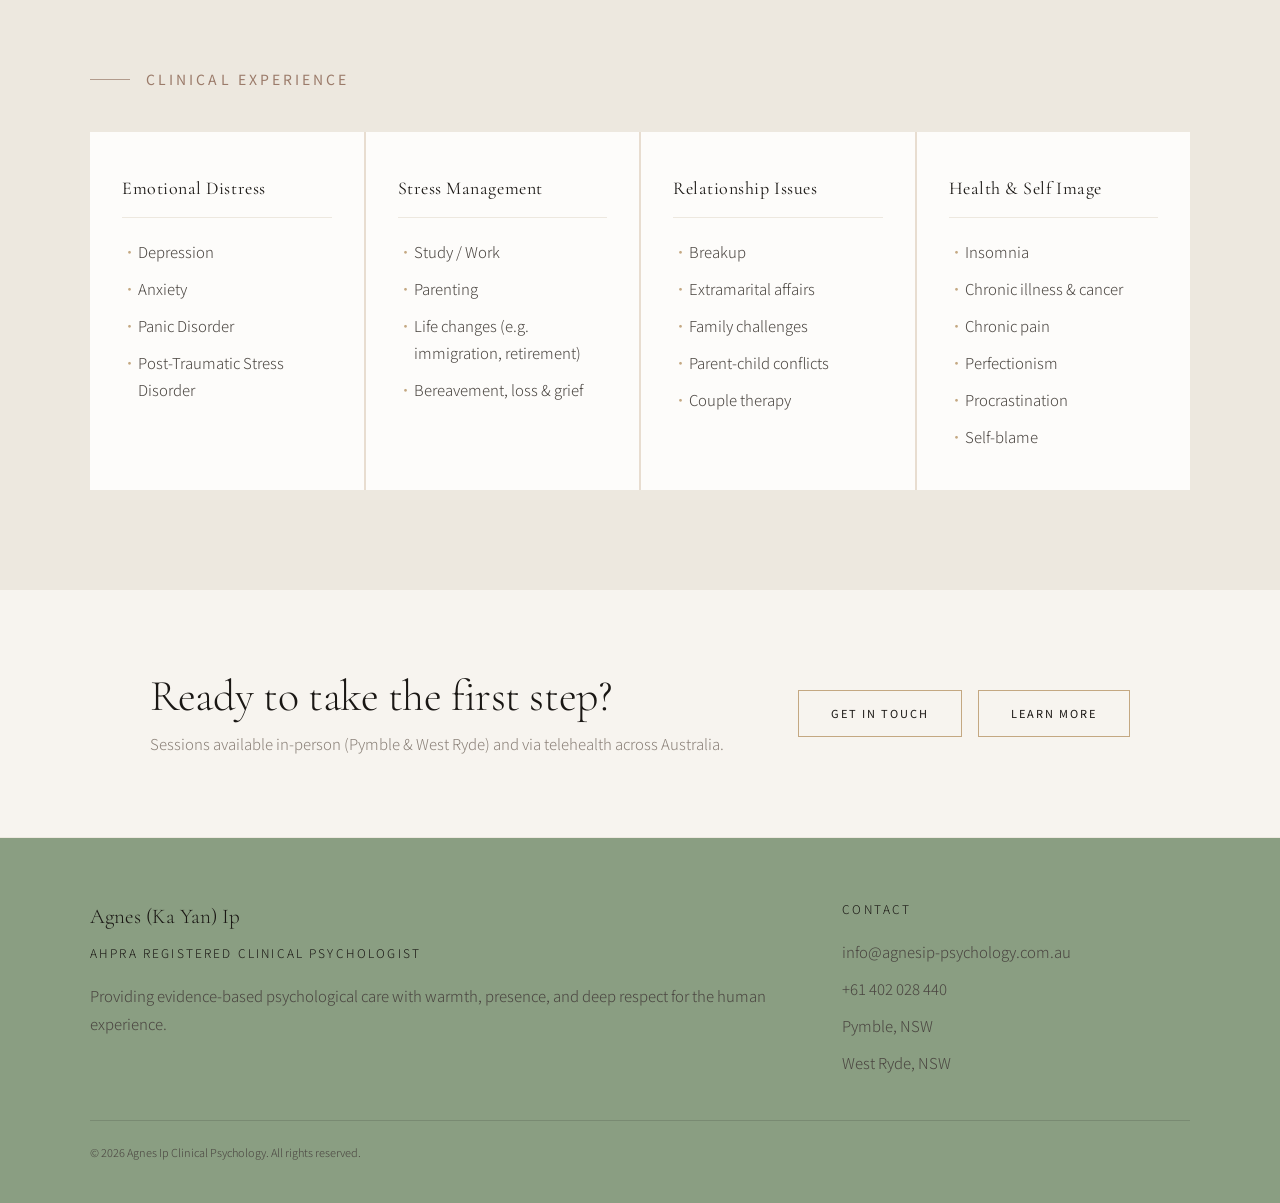
==== commit 2c225fec: "updated about paragraph" ====
--- a/index.html
+++ b/index.html
@@ -295,7 +295,7 @@
     <!-- Right col on desktop: bio + photo (mobile only) + credentials -->
     <div class="about-text-col">
       <div class="eyebrow" data-en="About Agnes" data-tc="關於 Agnes">About Agnes</div>
-      <p style="font-size:14px;color:var(--ink-soft);line-height:1.95;margin-bottom:16px;" data-en="Hello, this is Agnes. I am a registered clinical psychologist in Australia and Hong Kong. I provide psychological assessments and treatment to clients of all ages, both in-person in Sydney as well as by telehealth." data-tc="您好! 我是在澳洲及香港註冊的臨床心理學家，受訓於香港中文大學臨床心理學碩士課程，接受多方面的心理治療訓練（包括成人心理、兒童及青少年心理、醫療心理、家庭及職員心理輔導）。">Hello, this is Agnes. I am a registered clinical psychologist in Australia and Hong Kong. I provide psychological assessments and treatment to clients of all ages, both in-person in Sydney as well as by telehealth.</p>
+      <p style="font-size:14px;color:var(--ink-soft);line-height:1.95;margin-bottom:16px;" data-en="Hello, this is Agnes. I am a registered clinical psychologist in Australia and Hong Kong. I provide psychological assessments and treatment to clients of all ages, both in-person in Sydney and by telehealth Australia-wide." data-tc="您好! 我是在澳洲及香港註冊的臨床心理學家，受訓於香港中文大學臨床心理學碩士課程，接受多方面的心理治療訓練（包括成人心理、兒童及青少年心理、醫療心理、家庭及職員心理輔導）。">Hello, this is Agnes. I am a registered clinical psychologist in Australia and Hong Kong. I provide psychological assessments and treatment to clients of all ages, both in-person in Sydney and by telehealth Australia-wide.</p>
       <p style="font-size:14px;color:var(--ink-soft);line-height:1.95;margin-bottom:16px;" data-en="My approach is collaborative, culturally-sensitive, and grounded in evidence-based treatments. My aim is to help clients build lives and relationships that are fulfilling, by guiding them to connect with what matters most and by equipping them with relevant psychological skills." data-tc="畢業後投身家庭服務，曾任職東華三院的綜合家庭服務中心。其後移居悉尼，致力提供多語言的心理評估及治療。同時亦為澳洲和香港提供視像心理服務。">My approach is collaborative, culturally-sensitive, and grounded in evidence-based treatments. My aim is to help clients build lives and relationships that are fulfilling, by guiding them to connect with what matters most and by equipping them with relevant psychological skills.</p>
 
       <!-- Photo shown only on mobile, between bio and credentials -->
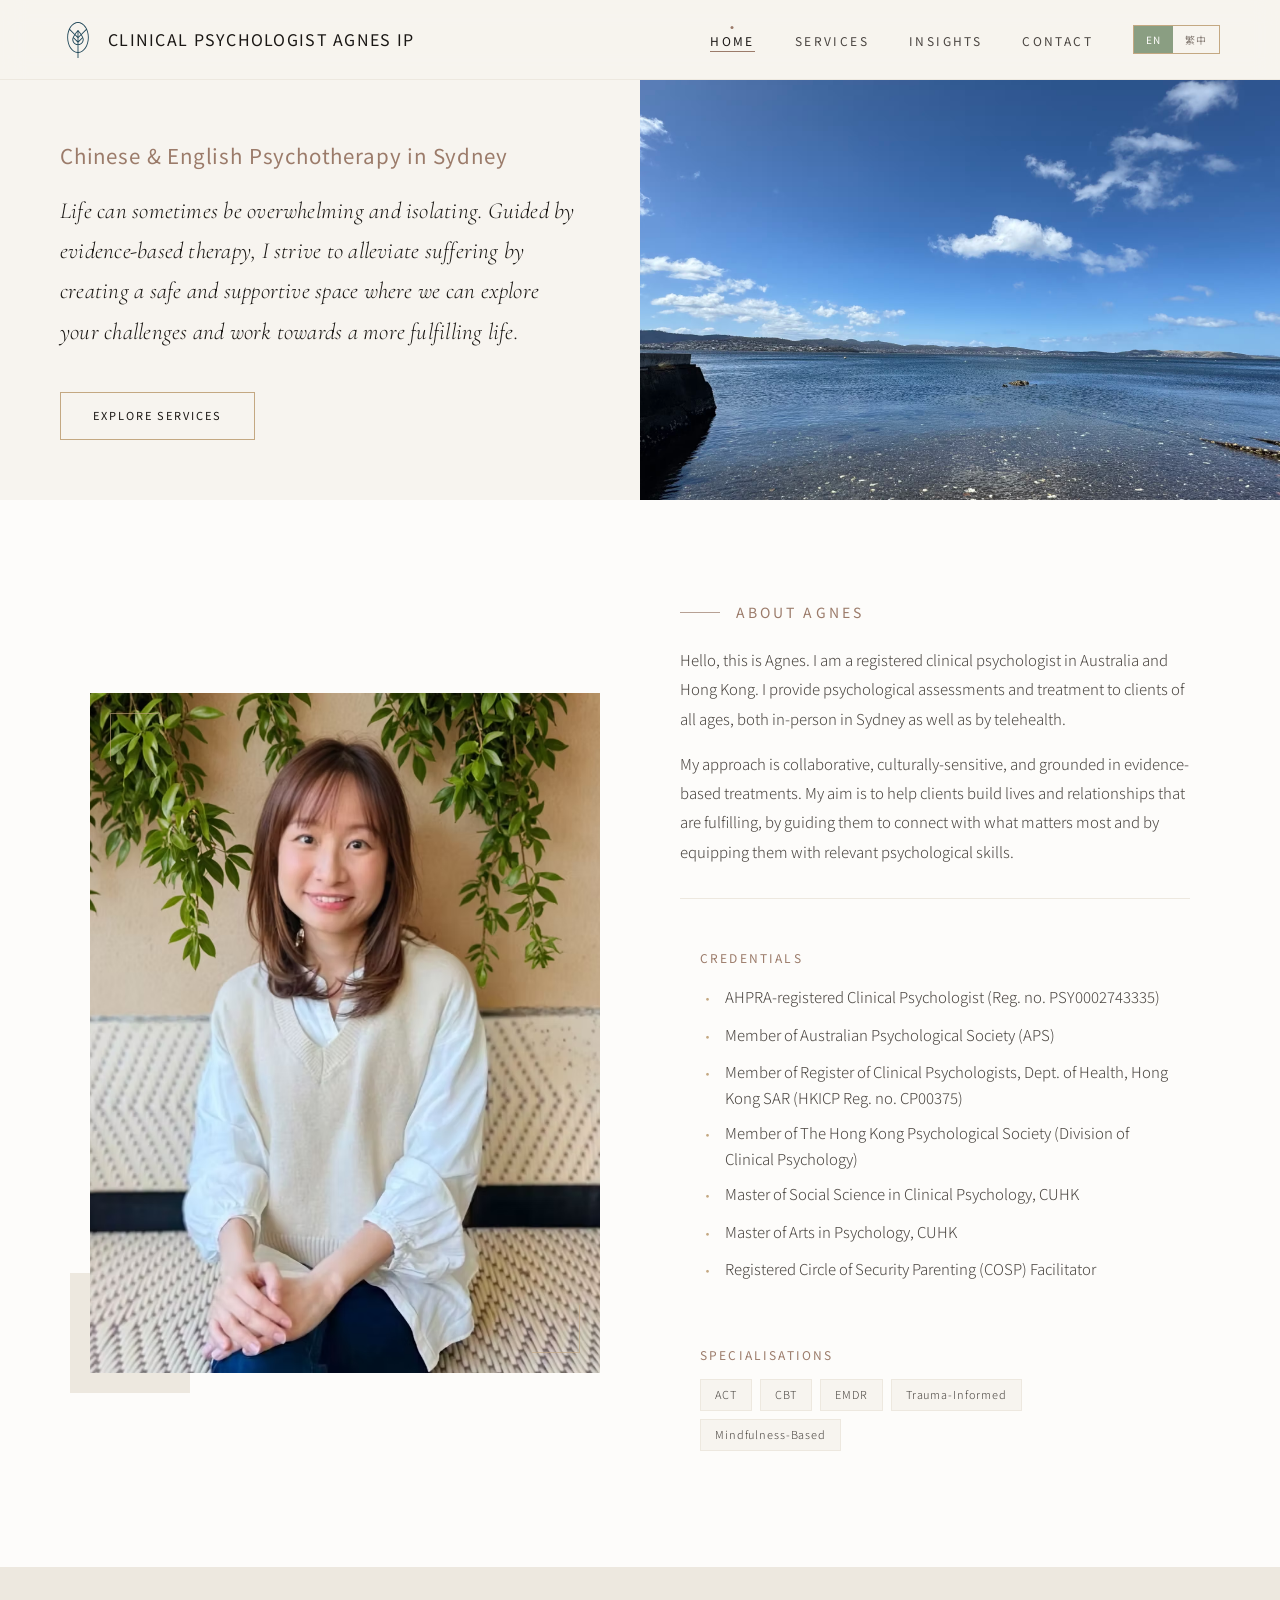
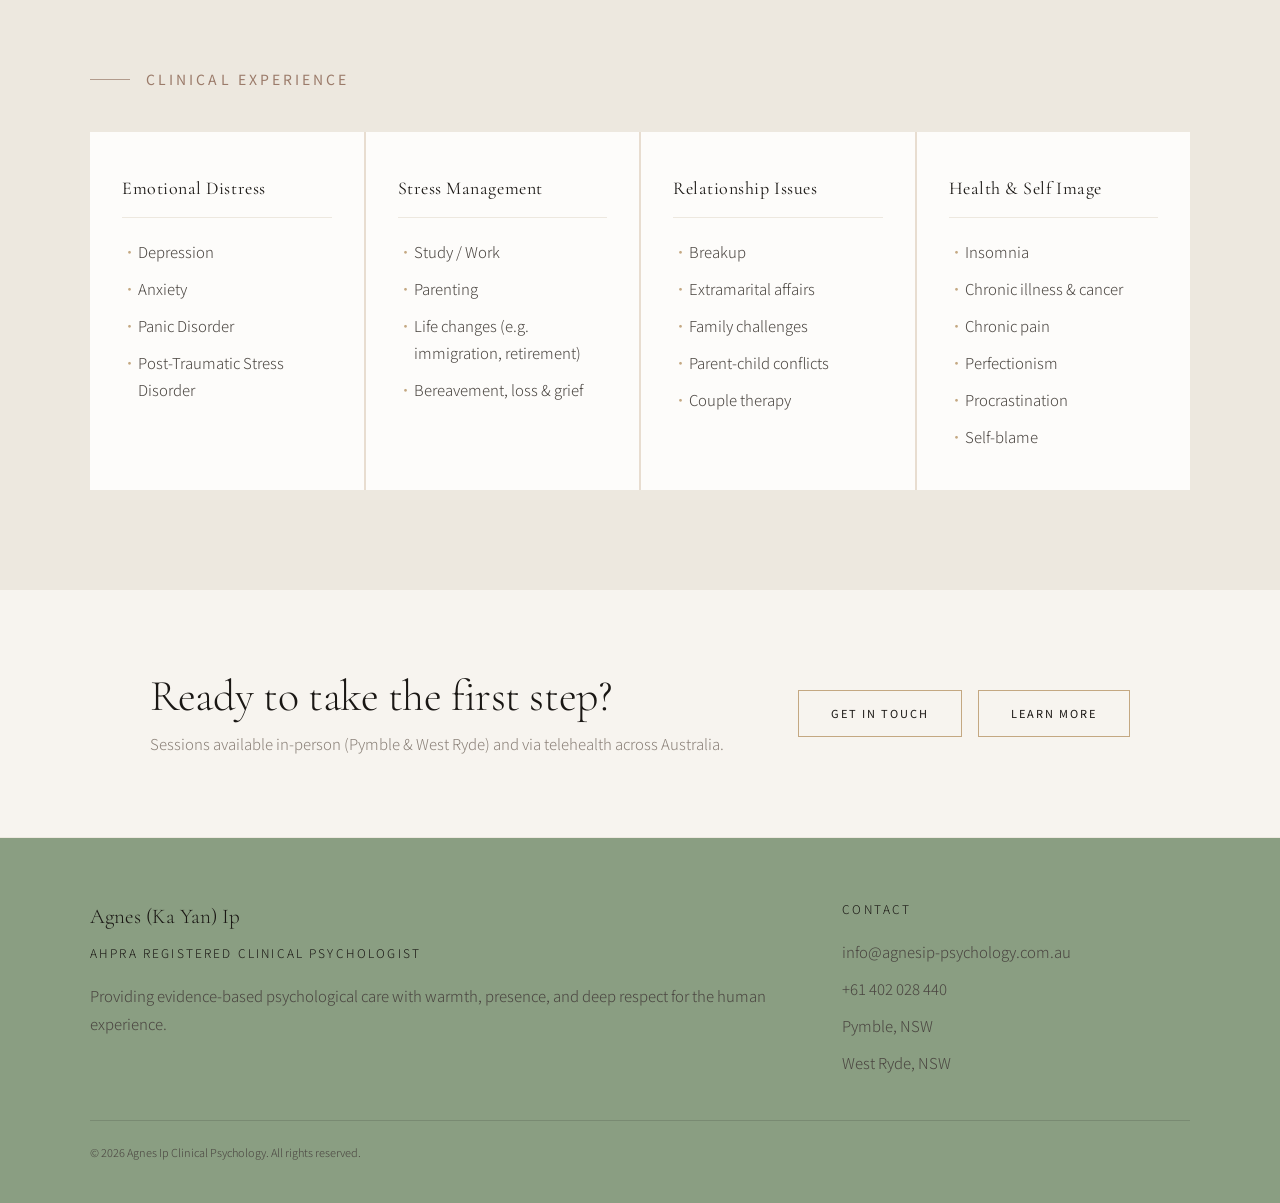
==== commit ee937ac7: "updated about paragraph" ====
--- a/index.html
+++ b/index.html
@@ -295,7 +295,7 @@
     <!-- Right col on desktop: bio + photo (mobile only) + credentials -->
     <div class="about-text-col">
       <div class="eyebrow" data-en="About Agnes" data-tc="關於 Agnes">About Agnes</div>
-      <p style="font-size:14px;color:var(--ink-soft);line-height:1.95;margin-bottom:16px;" data-en="Hello, this is Agnes. I am a registered clinical psychologist in Australia and Hong Kong. I provide psychological assessments and treatment to clients of all ages, both in-person in Sydney and by telehealth Australia-wide." data-tc="您好! 我是在澳洲及香港註冊的臨床心理學家，受訓於香港中文大學臨床心理學碩士課程，接受多方面的心理治療訓練（包括成人心理、兒童及青少年心理、醫療心理、家庭及職員心理輔導）。">Hello, this is Agnes. I am a registered clinical psychologist in Australia and Hong Kong. I provide psychological assessments and treatment to clients of all ages, both in-person in Sydney and by telehealth Australia-wide.</p>
+      <p style="font-size:14px;color:var(--ink-soft);line-height:1.95;margin-bottom:16px;" data-en="Hello, this is Agnes. I am a registered clinical psychologist in Australia and Hong Kong. I provide psychological assessments and treatment to clients of all ages, both in-person in Sydney as well as by telehealth." data-tc="您好! 我是在澳洲及香港註冊的臨床心理學家，受訓於香港中文大學臨床心理學碩士課程，接受多方面的心理治療訓練（包括成人心理、兒童及青少年心理、醫療心理、家庭及職員心理輔導）。">Hello, this is Agnes. I am a registered clinical psychologist in Australia and Hong Kong. I provide psychological assessments and treatment to clients of all ages, both in-person in Sydney as well as by telehealth.</p>
       <p style="font-size:14px;color:var(--ink-soft);line-height:1.95;margin-bottom:16px;" data-en="My approach is collaborative, culturally-sensitive, and grounded in evidence-based treatments. My aim is to help clients build lives and relationships that are fulfilling, by guiding them to connect with what matters most and by equipping them with relevant psychological skills." data-tc="畢業後投身家庭服務，曾任職東華三院的綜合家庭服務中心。其後移居悉尼，致力提供多語言的心理評估及治療。同時亦為澳洲和香港提供視像心理服務。">My approach is collaborative, culturally-sensitive, and grounded in evidence-based treatments. My aim is to help clients build lives and relationships that are fulfilling, by guiding them to connect with what matters most and by equipping them with relevant psychological skills.</p>
 
       <!-- Photo shown only on mobile, between bio and credentials -->
@@ -412,54 +412,57 @@
       </div>
     </div>
 
-    <!-- Mobile: tab switcher (hidden on desktop) -->
+    <!-- Mobile: swipeable carousel (hidden on desktop) -->
     <div id="exp-tabs">
-      <!-- Tab buttons -->
-      <div id="exp-tab-btns">
-        <button class="exp-tab-btn active" onclick="showExpTab(0)" data-en="Emotional Distress" data-tc="情緒困擾">Emotional Distress</button>
-        <button class="exp-tab-btn" onclick="showExpTab(1)" data-en="Stress Management" data-tc="壓力管理">Stress Management</button>
-        <button class="exp-tab-btn" onclick="showExpTab(2)" data-en="Relationship Issues" data-tc="人際關係問題">Relationship Issues</button>
-        <button class="exp-tab-btn" onclick="showExpTab(3)" data-en="Health &amp; Self Image" data-tc="健康與自我形象">Health &amp; Self Image</button>
-      </div>
-      <!-- Tab panels -->
-      <div class="exp-tab-panel active exp-card">
-        <div class="exp-card-title" data-en="Emotional Distress" data-tc="情緒困擾">Emotional Distress</div>
-        <ul style="list-style:none;display:flex;flex-direction:column;gap:10px;">
-          <li data-en="Depression" data-tc="抑鬱症"><span>·</span>Depression</li>
-          <li data-en="Anxiety" data-tc="焦慮症"><span>·</span>Anxiety</li>
-          <li data-en="Panic Disorder" data-tc="驚恐症"><span>·</span>Panic Disorder</li>
-          <li data-en="Post-Traumatic Stress Disorder" data-tc="創傷後壓力症"><span>·</span>Post-Traumatic Stress Disorder</li>
-        </ul>
-      </div>
-      <div class="exp-tab-panel exp-card" style="display:none;">
-        <div class="exp-card-title" data-en="Stress Management" data-tc="壓力管理">Stress Management</div>
-        <ul style="list-style:none;display:flex;flex-direction:column;gap:10px;">
-          <li data-en="Study / Work" data-tc="學業／工作壓力"><span>·</span>Study / Work</li>
-          <li data-en="Parenting" data-tc="育兒壓力"><span>·</span>Parenting</li>
-          <li data-en="Life changes (e.g. immigration, retirement)" data-tc="人生轉變（如移民、退休）"><span>·</span>Life changes (e.g. immigration, retirement)</li>
-          <li data-en="Bereavement, loss &amp; grief" data-tc="喪親、失落與哀傷"><span>·</span>Bereavement, loss &amp; grief</li>
-        </ul>
-      </div>
-      <div class="exp-tab-panel exp-card" style="display:none;">
-        <div class="exp-card-title" data-en="Relationship Issues" data-tc="人際關係問題">Relationship Issues</div>
-        <ul style="list-style:none;display:flex;flex-direction:column;gap:10px;">
-          <li data-en="Breakup" data-tc="分手"><span>·</span>Breakup</li>
-          <li data-en="Extramarital affairs" data-tc="外遇問題"><span>·</span>Extramarital affairs</li>
-          <li data-en="Family challenges" data-tc="家庭挑戰"><span>·</span>Family challenges</li>
-          <li data-en="Parent-child conflicts" data-tc="親子衝突"><span>·</span>Parent-child conflicts</li>
-          <li data-en="Couple therapy" data-tc="伴侶治療"><span>·</span>Couple therapy</li>
-        </ul>
-      </div>
-      <div class="exp-tab-panel exp-card" style="display:none;">
-        <div class="exp-card-title" data-en="Health &amp; Self Image" data-tc="健康與自我形象">Health &amp; Self Image</div>
-        <ul style="list-style:none;display:flex;flex-direction:column;gap:10px;">
-          <li data-en="Insomnia" data-tc="失眠"><span>·</span>Insomnia</li>
-          <li data-en="Chronic illness &amp; cancer" data-tc="慢性病與癌症"><span>·</span>Chronic illness &amp; cancer</li>
-          <li data-en="Chronic pain" data-tc="慢性疼痛"><span>·</span>Chronic pain</li>
-          <li data-en="Perfectionism" data-tc="完美主義"><span>·</span>Perfectionism</li>
-          <li data-en="Procrastination" data-tc="拖延"><span>·</span>Procrastination</li>
-          <li data-en="Self-blame" data-tc="自責"><span>·</span>Self-blame</li>
-        </ul>
+      <div id="exp-carousel">
+        <div class="exp-carousel-track">
+          <div class="exp-carousel-slide exp-card">
+            <div class="exp-card-title" data-en="Emotional Distress" data-tc="情緒困擾">Emotional Distress</div>
+            <ul style="list-style:none;display:flex;flex-direction:column;gap:10px;">
+              <li data-en="Depression" data-tc="抑鬱症"><span>·</span>Depression</li>
+              <li data-en="Anxiety" data-tc="焦慮症"><span>·</span>Anxiety</li>
+              <li data-en="Panic Disorder" data-tc="驚恐症"><span>·</span>Panic Disorder</li>
+              <li data-en="Post-Traumatic Stress Disorder" data-tc="創傷後壓力症"><span>·</span>Post-Traumatic Stress Disorder</li>
+            </ul>
+          </div>
+          <div class="exp-carousel-slide exp-card">
+            <div class="exp-card-title" data-en="Stress Management" data-tc="壓力管理">Stress Management</div>
+            <ul style="list-style:none;display:flex;flex-direction:column;gap:10px;">
+              <li data-en="Study / Work" data-tc="學業／工作壓力"><span>·</span>Study / Work</li>
+              <li data-en="Parenting" data-tc="育兒壓力"><span>·</span>Parenting</li>
+              <li data-en="Life changes (e.g. immigration, retirement)" data-tc="人生轉變（如移民、退休）"><span>·</span>Life changes (e.g. immigration, retirement)</li>
+              <li data-en="Bereavement, loss &amp; grief" data-tc="喪親、失落與哀傷"><span>·</span>Bereavement, loss &amp; grief</li>
+            </ul>
+          </div>
+          <div class="exp-carousel-slide exp-card">
+            <div class="exp-card-title" data-en="Relationship Issues" data-tc="人際關係問題">Relationship Issues</div>
+            <ul style="list-style:none;display:flex;flex-direction:column;gap:10px;">
+              <li data-en="Breakup" data-tc="分手"><span>·</span>Breakup</li>
+              <li data-en="Extramarital affairs" data-tc="外遇問題"><span>·</span>Extramarital affairs</li>
+              <li data-en="Family challenges" data-tc="家庭挑戰"><span>·</span>Family challenges</li>
+              <li data-en="Parent-child conflicts" data-tc="親子衝突"><span>·</span>Parent-child conflicts</li>
+              <li data-en="Couple therapy" data-tc="伴侶治療"><span>·</span>Couple therapy</li>
+            </ul>
+          </div>
+          <div class="exp-carousel-slide exp-card">
+            <div class="exp-card-title" data-en="Health &amp; Self Image" data-tc="健康與自我形象">Health &amp; Self Image</div>
+            <ul style="list-style:none;display:flex;flex-direction:column;gap:10px;">
+              <li data-en="Insomnia" data-tc="失眠"><span>·</span>Insomnia</li>
+              <li data-en="Chronic illness &amp; cancer" data-tc="慢性病與癌症"><span>·</span>Chronic illness &amp; cancer</li>
+              <li data-en="Chronic pain" data-tc="慢性疼痛"><span>·</span>Chronic pain</li>
+              <li data-en="Perfectionism" data-tc="完美主義"><span>·</span>Perfectionism</li>
+              <li data-en="Procrastination" data-tc="拖延"><span>·</span>Procrastination</li>
+              <li data-en="Self-blame" data-tc="自責"><span>·</span>Self-blame</li>
+            </ul>
+          </div>
+        </div>
+      </div>
+      <!-- Dot indicators -->
+      <div id="exp-dots">
+        <span class="exp-dot active" onclick="goToSlide(0)"></span>
+        <span class="exp-dot" onclick="goToSlide(1)"></span>
+        <span class="exp-dot" onclick="goToSlide(2)"></span>
+        <span class="exp-dot" onclick="goToSlide(3)"></span>
       </div>
     </div>
 
@@ -467,44 +470,48 @@
 </div>
 
 <style>
-  /* Desktop: show grid, hide tabs */
+  /* Desktop: show grid, hide carousel */
   #exp-tabs { display: none; }
   #exp-grid { display: grid; }
 
-  /* Tab button styles */
-  #exp-tab-btns {
+  /* Carousel container */
+  #exp-carousel {
+    overflow: hidden;
+    position: relative;
+  }
+  .exp-carousel-track {
     display: flex;
-    border-bottom: 1px solid var(--parchment-warm);
-    margin-bottom: 0;
-    overflow-x: auto;
-    -webkit-overflow-scrolling: touch;
-    scrollbar-width: none;
-  }
-  #exp-tab-btns::-webkit-scrollbar { display: none; }
-  .exp-tab-btn {
-    flex-shrink: 0;
-    background: none;
-    border: none;
-    border-bottom: 2px solid transparent;
-    padding: 14px 20px;
-    font-family: var(--sans);
-    font-size: 12px;
-    letter-spacing: 0.1em;
-    text-transform: uppercase;
-    color: var(--ink-muted);
+    transition: transform 0.35s ease;
+    will-change: transform;
+  }
+  .exp-carousel-slide {
+    flex: 0 0 100%;
+    width: 100%;
+    box-sizing: border-box;
+  }
+
+  /* Dot indicators */
+  #exp-dots {
+    display: flex;
+    justify-content: center;
+    gap: 8px;
+    padding: 16px 0 4px;
+  }
+  .exp-dot {
+    width: 6px;
+    height: 6px;
+    border-radius: 50%;
+    background: var(--clay);
+    opacity: 0.4;
     cursor: pointer;
-    transition: color 0.2s, border-color 0.2s;
-    margin-bottom: -1px;
-    white-space: nowrap;
-  }
-  .exp-tab-btn:hover { color: var(--ink); }
-  .exp-tab-btn.active {
-    color: var(--ink);
-    border-bottom-color: var(--accent);
-  }
-  .exp-tab-panel { animation: fadeIn 0.3s ease; }
-
-  /* Mobile: hide grid, show tabs */
+    transition: opacity 0.2s, background 0.2s;
+  }
+  .exp-dot.active {
+    background: var(--accent);
+    opacity: 1;
+  }
+
+  /* Mobile: hide grid, show carousel */
   @media (max-width: 640px) {
     #exp-grid { display: none !important; }
     #exp-tabs { display: block; }
@@ -548,14 +555,73 @@
 
 <script src="shared.js"></script>
 <script>
-  function showExpTab(index) {
-    document.querySelectorAll('.exp-tab-btn').forEach(function(btn, i) {
-      btn.classList.toggle('active', i === index);
+  // Swipeable carousel for clinical experience on mobile
+  (function() {
+    var track = document.querySelector('.exp-carousel-track');
+    var dots = document.querySelectorAll('.exp-dot');
+    if (!track) return;
+
+    var total = 4;
+    var current = 0;
+    var startX = 0;
+    var isDragging = false;
+
+    function goToSlide(index) {
+      current = Math.max(0, Math.min(total - 1, index));
+      track.style.transform = 'translateX(-' + (current * 100) + '%)';
+      dots.forEach(function(d, i) { d.classList.toggle('active', i === current); });
+    }
+
+    // Expose globally for dot onclick
+    window.goToSlide = goToSlide;
+
+    // Touch events
+    track.addEventListener('touchstart', function(e) {
+      startX = e.touches[0].clientX;
+      isDragging = true;
+    }, { passive: true });
+
+    track.addEventListener('touchend', function(e) {
+      if (!isDragging) return;
+      var diff = startX - e.changedTouches[0].clientX;
+      if (Math.abs(diff) > 40) {
+        goToSlide(diff > 0 ? current + 1 : current - 1);
+      }
+      isDragging = false;
+    }, { passive: true });
+
+    // Mouse drag (for desktop testing)
+    track.addEventListener('mousedown', function(e) {
+      startX = e.clientX;
+      isDragging = true;
     });
-    document.querySelectorAll('.exp-tab-panel').forEach(function(panel, i) {
-      panel.style.display = i === index ? 'block' : 'none';
+    track.addEventListener('mouseup', function(e) {
+      if (!isDragging) return;
+      var diff = startX - e.clientX;
+      if (Math.abs(diff) > 40) {
+        goToSlide(diff > 0 ? current + 1 : current - 1);
+      }
+      isDragging = false;
     });
-  }
+  })();
+
+  // Scroll observer for fade-in
+  (function() {
+    var els = document.querySelectorAll('.fade-in');
+    if (!('IntersectionObserver' in window)) {
+      els.forEach(function(el) { el.classList.add('visible'); });
+      return;
+    }
+    var observer = new IntersectionObserver(function(entries) {
+      entries.forEach(function(entry) {
+        if (entry.isIntersecting) {
+          entry.target.classList.add('visible');
+          observer.unobserve(entry.target);
+        }
+      });
+    }, { threshold: 0.08 });
+    els.forEach(function(el) { observer.observe(el); });
+  })();
 </script>
 <script>
   // Scroll-triggered fade-in
